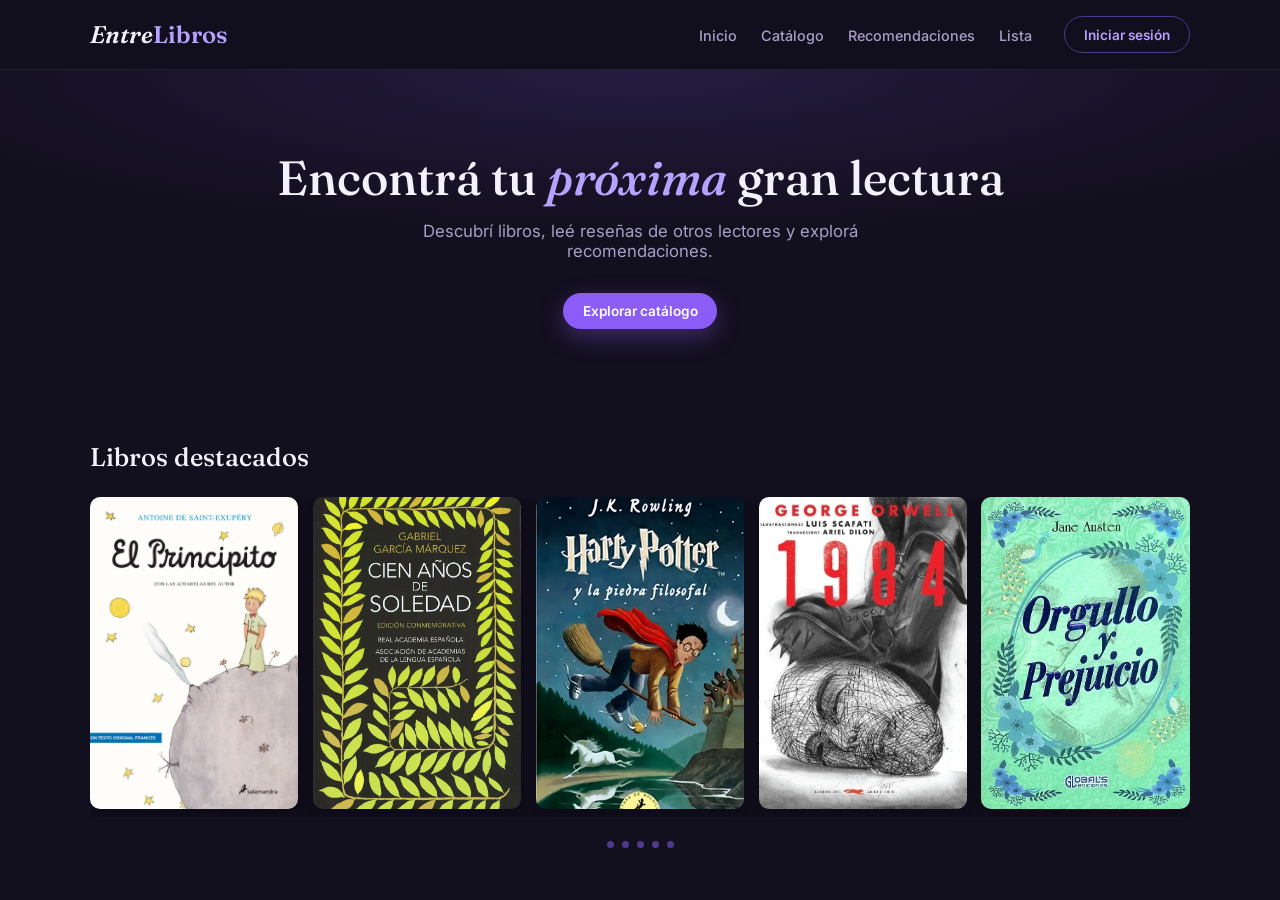
==== index.html @ 50f085e0 "codigo" ====
<!DOCTYPE html>
<html lang="es">
<head>
  <meta charset="UTF-8">
  <meta name="viewport" content="width=device-width, initial-scale=1.0">
  <title>Biblioteca | EntreLibros</title>
  <link rel="stylesheet" href="style.css">
</head>
<body>

  <header class="navbar">
    <div class="navbar__container">
      <a href="index.html" class="navbar__logo">Entre<span>Libros</span></a>
      <nav class="navbar__nav">
        <ul class="navbar__links">
          <li><a href="#inicio">Inicio</a></li>
          <li><a href="catalogo.html">Catálogo</a></li>
          <li><a href="#recomendaciones">Recomendaciones</a></li>
          <li><a href="#lista">Lista</a></li>
        </ul>
        <button class="btn btn--outline">Iniciar sesión</button>
      </nav>
    </div>
  </header>

  <section class="hero">
    <h1>Encontrá tu <span>próxima</span> gran lectura</h1>
    <p>Descubrí libros, leé reseñas de otros lectores y explorá recomendaciones.</p>
    <a href="catalogo.html" class="btn btn--primary">Explorar catálogo</a>
  </section>

  <section class="carrusel-section">
    <h2 class="carrusel-titulo">Libros destacados</h2>

    <div class="carrusel">
      <div class="carrusel__track">
        <article class="libro-card">
          <img src="img/el principito.png" alt="Portada de El Principito">
        </article>

        <article class="libro-card">
          <img src="img/cienaños.png" alt="Portada de Cien años de soledad">
        </article>

        <article class="libro-card">
          <img src="img/harrypotter.png" alt="Portada de Harry Potter y la piedra filosofal">
        </article>

        <article class="libro-card">
          <img src="img/1984.png" alt="Portada de 1984">
        </article>

        <article class="libro-card">
          <img src="img/orgulloyprejuicio.png" alt="Portada de Orgullo y prejuicio">
        </article>
      </div>
    </div>

    <div class="carrusel__nav">
      <a href="#libro1" class="carrusel__dot" aria-label="Ir a El Principito"></a>
      <a href="#libro2" class="carrusel__dot" aria-label="Ir a Cien años de soledad"></a>
      <a href="#libro3" class="carrusel__dot" aria-label="Ir a Harry Potter"></a>
      <a href="#libro4" class="carrusel__dot" aria-label="Ir a 1984"></a>
      <a href="#libro5" class="carrusel__dot" aria-label="Ir a Orgullo y prejuicio"></a>
    </div>
  </section>

</body>
</html>
---- style.css ----
@import url('https://fonts.googleapis.com/css2?family=Fraunces:ital,opsz,wght@0,9..144,500;0,9..144,600;1,9..144,500&family=Inter:wght@400;500;600;700&display=swap');

:root {
  --bg: #120f1e;
  --bg-elevated: #1a1530;
  --surface: #211a3c;
  --border: rgba(255, 255, 255, 0.08);

  --violet: #8b5cf6;
  --violet-soft: #b6a3ff;
  --violet-dim: #4c3a8c;

  --gold: #f2b705;

  --text: #f3f1fb;
  --text-muted: #a79fc7;

  --radius: 10px;
  --font-display: 'Fraunces', serif;
  --font-body: 'Inter', sans-serif;
}

* {
  margin: 0;
  padding: 0;
  box-sizing: border-box;
}

html {
  scrollbar-color: var(--violet-dim) var(--bg);
}

body {
  font-family: var(--font-body);
  background: var(--bg);
  color: var(--text);
  -webkit-font-smoothing: antialiased;
}

a {
  color: inherit;
}

/* ---------- Navbar ---------- */

.navbar {
  display: flex;
  justify-content: center;
  padding: 1rem 1.5rem;
  border-bottom: 1px solid var(--border);
  background: rgba(18, 15, 30, 0.85);
  backdrop-filter: blur(8px);
  position: sticky;
  top: 0;
  z-index: 50;
}

.navbar__container {
  display: flex;
  justify-content: space-between;
  align-items: center;
  width: 100%;
  max-width: 1100px;
  flex-wrap: wrap;
  row-gap: 0.7rem;
}

.navbar__logo {
  font-family: var(--font-display);
  font-size: 1.5rem;
  font-weight: 600;
  font-style: italic;
  text-decoration: none;
  color: var(--text);
}

.navbar__logo span {
  color: var(--violet-soft);
  font-style: normal;
}

.navbar__nav {
  display: flex;
  align-items: center;
  gap: 2rem;
}

.navbar__links {
  display: flex;
  list-style: none;
  gap: 1.5rem;
}

.navbar__links a {
  text-decoration: none;
  color: var(--text-muted);
  font-size: 0.9rem;
  font-weight: 500;
  transition: color 0.2s ease;
}

.navbar__links a:hover,
.navbar__links a.is-active {
  color: var(--text);
}

.btn {
  padding: 0.6rem 1.2rem;
  border-radius: 999px;
  border: none;
  cursor: pointer;
  font-weight: 600;
  font-size: 0.85rem;
  font-family: var(--font-body);
}

.btn--outline {
  background: none;
  border: 1px solid var(--violet-dim);
  color: var(--violet-soft);
  transition: border-color 0.2s ease, color 0.2s ease;
}

.btn--outline:hover {
  border-color: var(--violet-soft);
  color: var(--text);
}

.btn--primary {
  background: var(--violet);
  color: #fff;
  text-decoration: none;
  display: inline-block;
  box-shadow: 0 8px 24px rgba(139, 92, 246, 0.35);
  transition: transform 0.2s ease, box-shadow 0.2s ease;
}

.btn--primary:hover {
  transform: translateY(-2px);
  box-shadow: 0 12px 28px rgba(139, 92, 246, 0.45);
}

/* ---------- Hero ---------- */

.hero {
  text-align: center;
  padding: 5rem 1.5rem 4rem;
  background:
    radial-gradient(ellipse 60% 50% at 50% 0%, rgba(139, 92, 246, 0.16), transparent);
}

.hero h1 {
  font-family: var(--font-display);
  font-weight: 500;
  font-size: clamp(2rem, 6vw, 3rem);
  margin-bottom: 1rem;
  line-height: 1.15;
}

.hero h1 span {
  color: var(--violet-soft);
  font-style: italic;
}

.hero p {
  max-width: 480px;
  margin: 0 auto 2rem;
  color: var(--text-muted);
  font-size: 1.05rem;
}

/* ---------- Secciones de título ---------- */

.carrusel-section,
.catalogo-section {
  padding: 3rem 1.5rem;
}

.carrusel-titulo {
  font-family: var(--font-display);
  font-weight: 500;
  font-size: 1.6rem;
  margin-bottom: 1.5rem;
  max-width: 1100px;
  margin-left: auto;
  margin-right: auto;
}

/* ---------- Carrusel (portada + overlay al hover) ---------- */

.carrusel__track {
  display: grid;
  grid-auto-flow: column;
  grid-auto-columns: calc(50% - 0.4rem);
  gap: 0.9rem;
  overflow-x: auto;
  scroll-snap-type: x mandatory;
  scroll-behavior: smooth;
  max-width: 1100px;
  margin: 0 auto;
  padding-bottom: 0.5rem;
}

@media (min-width: 601px) {
  .carrusel__track { grid-auto-columns: calc(33.333% - 0.6rem); }
}
@media (min-width: 993px) {
  .carrusel__track { grid-auto-columns: calc(20% - 0.72rem); }
}

.libro-card {
  position: relative;
  scroll-snap-align: start;
  border-radius: var(--radius);
  overflow: hidden;
  background: var(--surface);
  box-shadow: 0 6px 18px rgba(0, 0, 0, 0.35);
  transition: transform 0.25s ease;
}

.libro-card:hover {
  transform: translateY(-4px);
}

.libro-card img {
  width: 100%;
  aspect-ratio: 2 / 3;
  object-fit: cover;
  display: block;
}

.carrusel__nav {
  display: flex;
  justify-content: center;
  gap: 0.5rem;
  margin-top: 1.5rem;
}

.carrusel__dot {
  width: 7px;
  height: 7px;
  border-radius: 50%;
  background: var(--violet-dim);
  transition: background 0.2s ease;
}

.carrusel__dot:hover {
  background: var(--violet-soft);
}

/* ---------- Catálogo: grid de portadas, estilo Letterboxd ---------- */

.catalogo-grid {
  display: grid;
  grid-template-columns: repeat(2, 1fr);
  gap: 0.9rem;
  max-width: 1100px;
  margin: 0 auto;
}

@media (min-width: 480px) {
  .catalogo-grid { grid-template-columns: repeat(3, 1fr); }
}
@media (min-width: 700px) {
  .catalogo-grid { grid-template-columns: repeat(4, 1fr); }
}
@media (min-width: 900px) {
  .catalogo-grid { grid-template-columns: repeat(5, 1fr); }
}

.catalogo-card {
  position: relative;
  display: block;
  border-radius: var(--radius);
  overflow: hidden;
  background: var(--surface);
  box-shadow: 0 6px 18px rgba(0, 0, 0, 0.35);
  text-decoration: none;
  color: inherit;
  transition: transform 0.25s ease, box-shadow 0.25s ease;
}

.catalogo-card:hover,
.catalogo-card:focus-visible {
  transform: translateY(-4px);
  box-shadow: 0 12px 26px rgba(0, 0, 0, 0.45);
}

.catalogo-card img {
  width: 100%;
  aspect-ratio: 2 / 3;
  object-fit: cover;
  display: block;
}

/* Overlay con título: oculto por defecto (solo portada, como Letterboxd),
   aparece con hover/focus en pantallas que soportan hover (desktop).
   En touch queda oculto y se accede al detalle tocando la portada. */
.catalogo-card__overlay {
  position: absolute;
  inset: 0;
  display: flex;
  flex-direction: column;
  justify-content: flex-end;
  padding: 0.7rem;
  background: linear-gradient(to top, rgba(10, 8, 20, 0.92) 0%, rgba(10, 8, 20, 0.35) 55%, transparent 100%);
  opacity: 0;
  transition: opacity 0.2s ease;
}

@media (hover: hover) {
  .catalogo-card:hover .catalogo-card__overlay,
  .catalogo-card:focus-visible .catalogo-card__overlay {
    opacity: 1;
  }
}

.catalogo-card__overlay h3 {
  font-family: var(--font-display);
  font-size: 0.9rem;
  font-weight: 600;
  line-height: 1.2;
  margin-bottom: 0.2rem;
}

.catalogo-card__estrellas {
  color: var(--gold);
  font-size: 0.72rem;
}

/* ---------- Modal ficha de libro ---------- */

.modal-libro {
  display: none;
  position: fixed;
  inset: 0;
  z-index: 100;
  align-items: center;
  justify-content: center;
  padding: 1.2rem;
}

.modal-libro:target {
  display: flex;
}

.modal-libro__overlay {
  position: absolute;
  inset: 0;
  background: rgba(5, 4, 12, 0.75);
  backdrop-filter: blur(2px);
}

.modal-libro__content {
  position: relative;
  background: var(--bg-elevated);
  border: 1px solid var(--border);
  border-radius: 16px;
  max-width: 600px;
  width: 100%;
  max-height: 85vh;
  overflow-y: auto;
  padding: 2rem;
  box-shadow: 0 20px 50px rgba(0, 0, 0, 0.5);
  display: flex;
  gap: 1.5rem;
  z-index: 1;
}

.modal-libro__content img {
  width: 150px;
  aspect-ratio: 2 / 3;
  object-fit: cover;
  border-radius: 10px;
  flex-shrink: 0;
  box-shadow: 0 8px 20px rgba(0, 0, 0, 0.4);
}

.modal__close {
  position: absolute;
  top: 0.9rem;
  right: 1.1rem;
  font-size: 1.6rem;
  color: var(--text-muted);
  text-decoration: none;
  line-height: 1;
  transition: color 0.2s ease;
}

.modal__close:hover {
  color: var(--text);
}

.modal__info h3 {
  font-family: var(--font-display);
  font-size: 1.3rem;
  font-weight: 600;
  margin-bottom: 0.3rem;
}

.modal__info p {
  font-size: 0.88rem;
  color: var(--text-muted);
  margin-bottom: 0.25rem;
}

.modal__sinopsis {
  margin-top: 0.9rem;
  color: var(--text) !important;
  line-height: 1.55;
  font-size: 0.92rem !important;
}

.modal__dato {
  margin-top: 0.7rem;
  font-style: italic;
  color: var(--violet-soft) !important;
}

.modal__estrellas {
  color: var(--gold);
  font-size: 0.95rem;
  margin-top: 0.4rem;
}

@media (max-width: 500px) {
  .modal-libro__content {
    flex-direction: column;
    padding: 1.5rem;
  }
  .modal-libro__content img {
    width: 120px;
  }
}

@media (max-width: 640px) {
  .navbar {
    padding: 0.9rem 1.2rem;
  }
  .navbar__logo {
    font-size: 1.25rem;
  }
  .navbar__nav {
    width: 100%;
    justify-content: space-between;
    gap: 0.8rem;
  }
  .navbar__links {
    gap: 0.9rem;
    font-size: 0.8rem;
  }
  .navbar__links a {
    font-size: 0.8rem;
  }
  .btn--outline {
    padding: 0.5rem 0.9rem;
    font-size: 0.78rem;
    white-space: nowrap;
  }
}
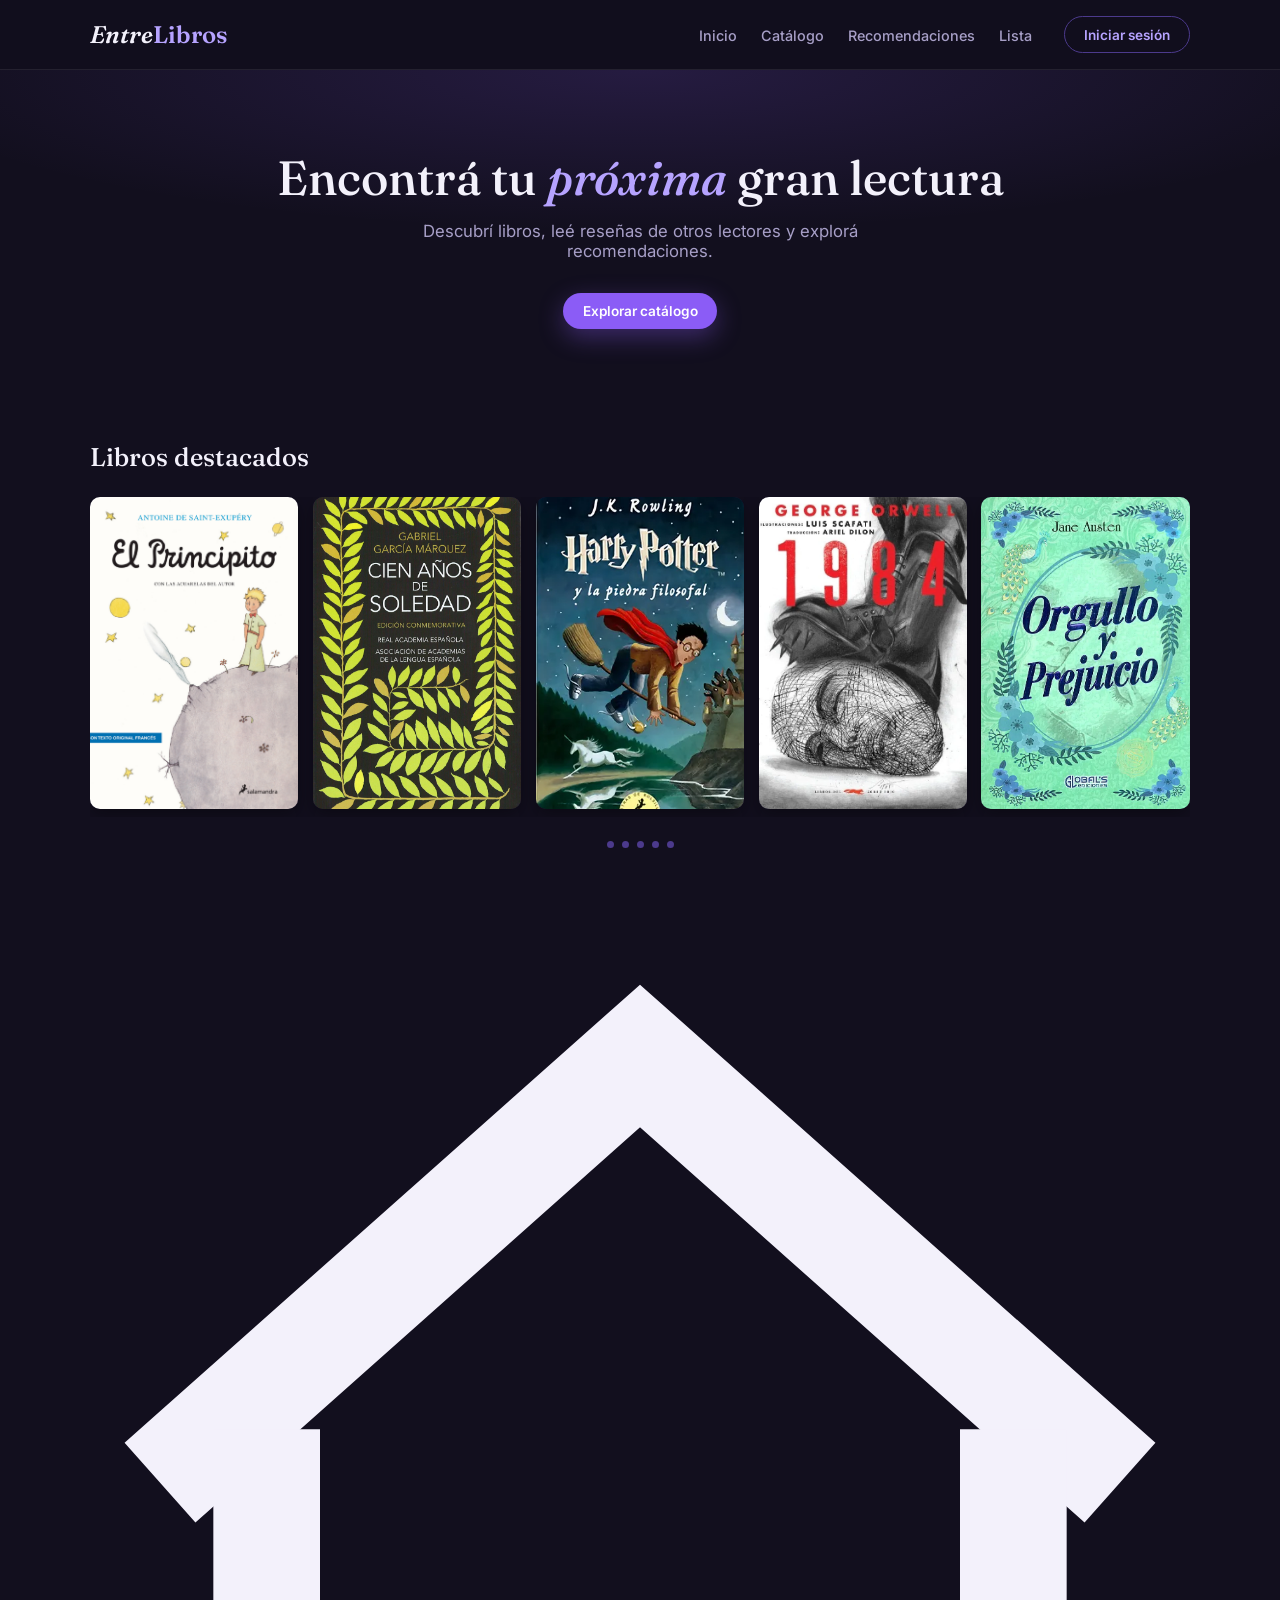
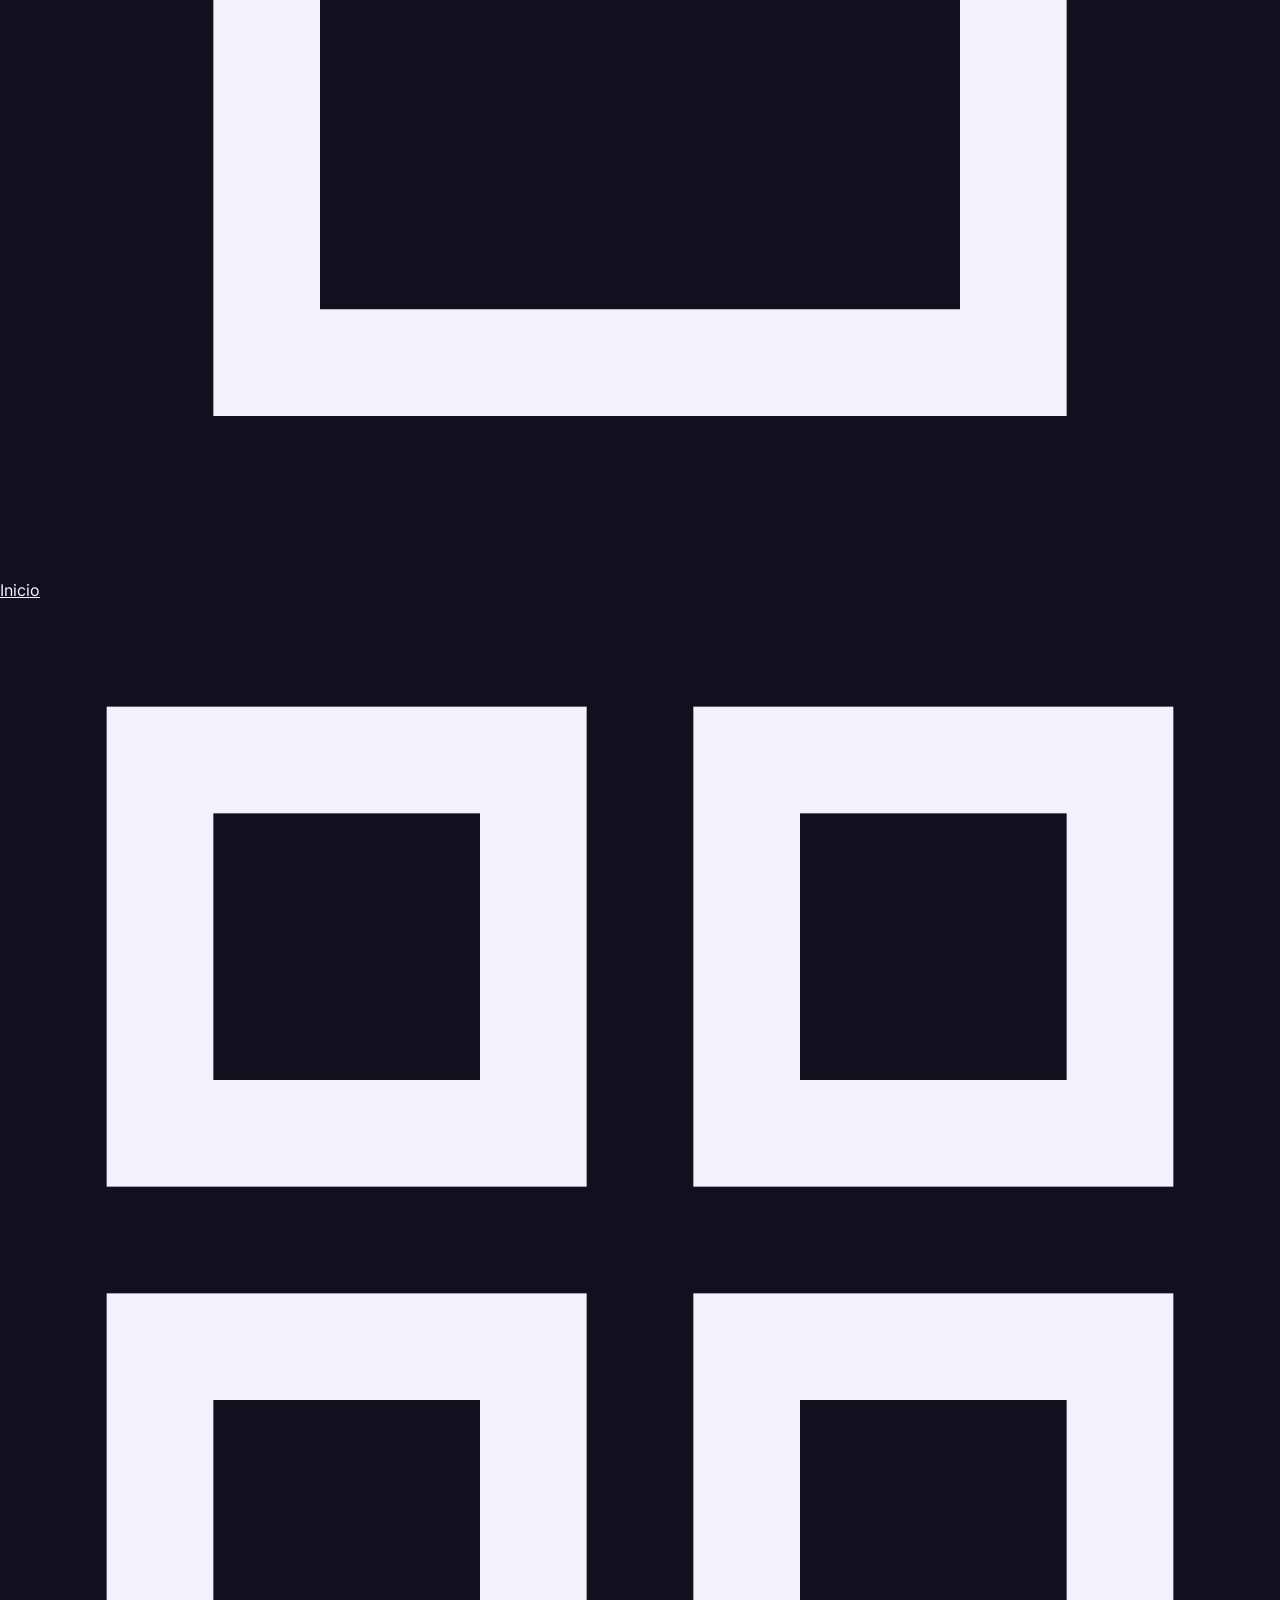
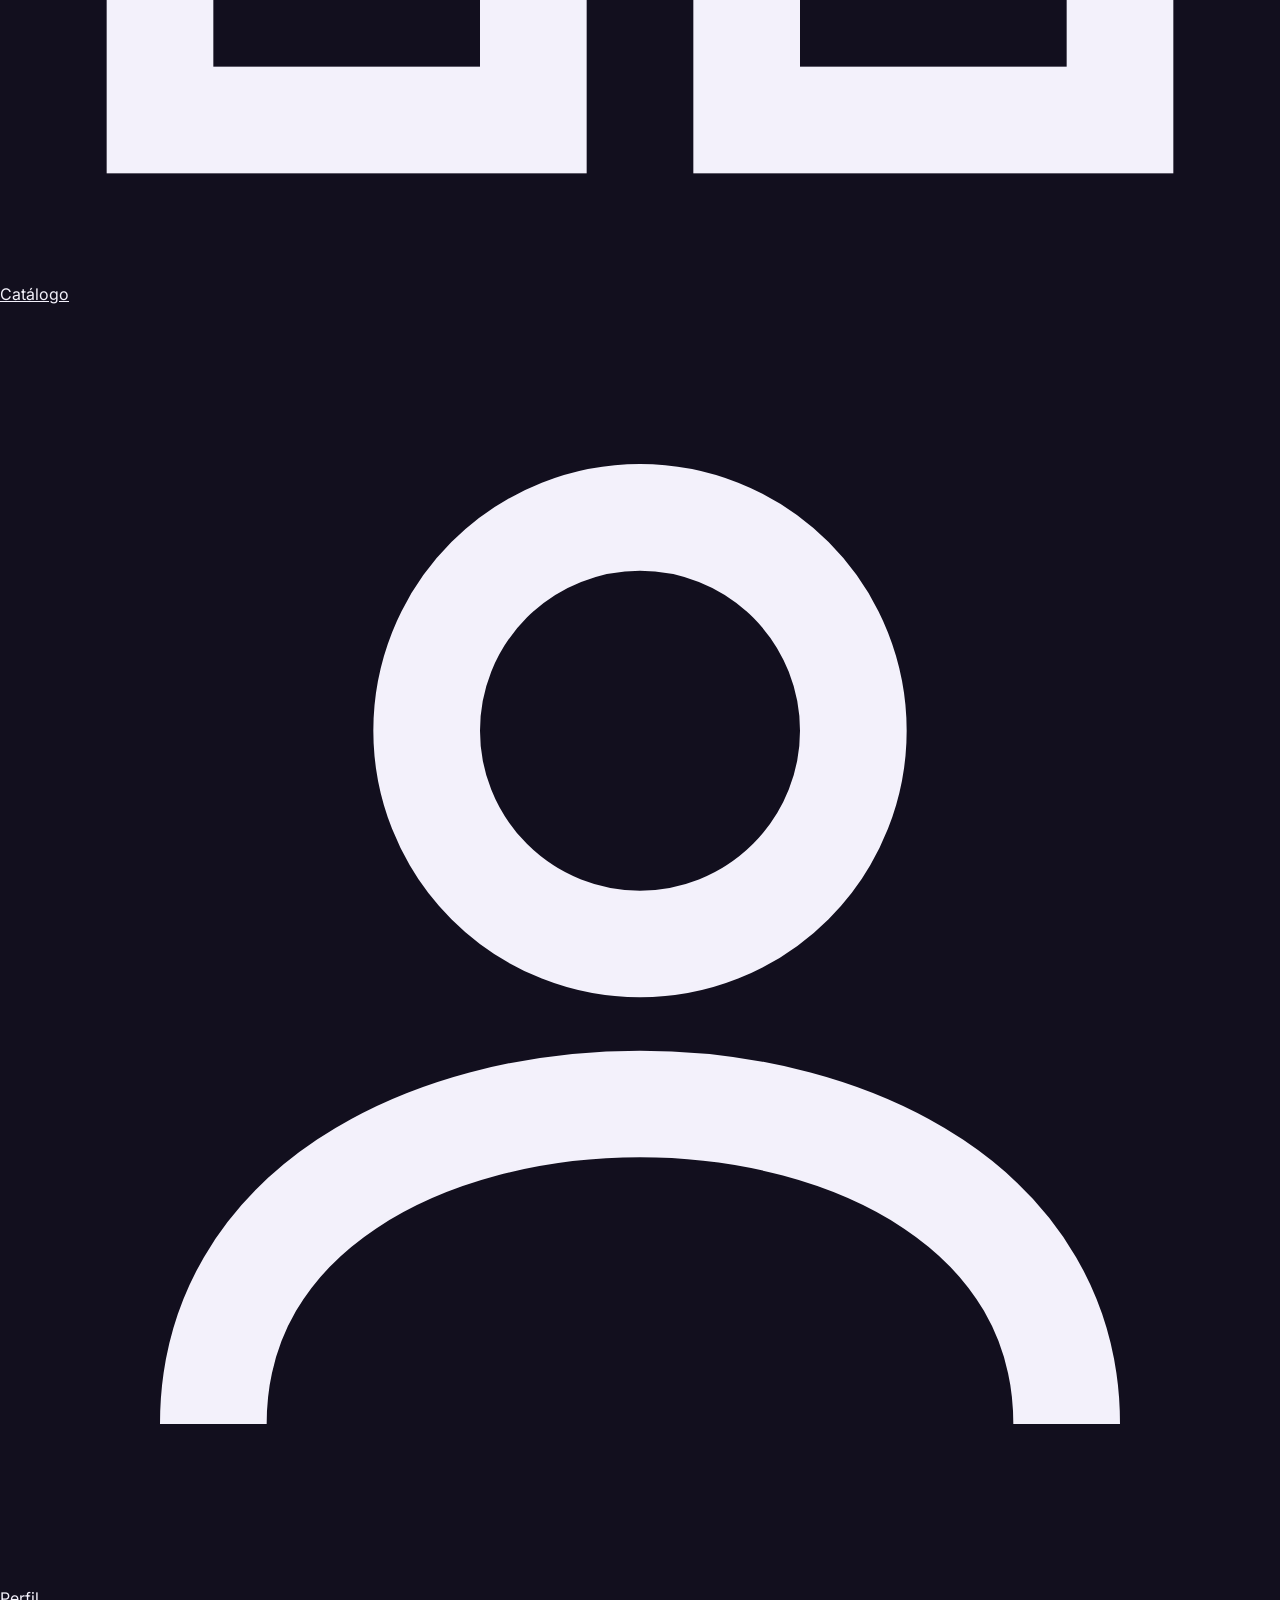
==== commit a2bd3c65: "nueva barra" ====
--- a/index.html
+++ b/index.html
@@ -64,6 +64,19 @@
       <a href="#libro5" class="carrusel__dot" aria-label="Ir a Orgullo y prejuicio"></a>
     </div>
   </section>
-
+<nav class="tabbar">
+  <a href="index.html" class="tabbar__item is-active">
+    <svg viewBox="0 0 24 24" fill="none" stroke="currentColor" stroke-width="2"><path d="M3 11l9-8 9 8"/><path d="M5 10v10h14V10"/></svg>
+    <span>Inicio</span>
+  </a>
+  <a href="catalogo.html" class="tabbar__item">
+    <svg viewBox="0 0 24 24" fill="none" stroke="currentColor" stroke-width="2"><rect x="3" y="3" width="7" height="7"/><rect x="14" y="3" width="7" height="7"/><rect x="3" y="14" width="7" height="7"/><rect x="14" y="14" width="7" height="7"/></svg>
+    <span>Catálogo</span>
+  </a>
+  <a href="perfil.html" class="tabbar__item">
+    <svg viewBox="0 0 24 24" fill="none" stroke="currentColor" stroke-width="2"><circle cx="12" cy="8" r="4"/><path d="M4 21c0-4 4-6 8-6s8 2 8 6"/></svg>
+    <span>Perfil</span>
+  </a>
+</nav>
 </body>
 </html>
--- a/style.css
+++ b/style.css
@@ -269,167 +269,279 @@
 }
 
 .catalogo-card {
-  position: relative;
   display: block;
   border-radius: var(--radius);
   overflow: hidden;
   background: var(--surface);
+  border: 1px solid var(--border);
   box-shadow: 0 6px 18px rgba(0, 0, 0, 0.35);
   text-decoration: none;
   color: inherit;
-  transition: transform 0.25s ease, box-shadow 0.25s ease;
+  transition: transform 0.25s ease, box-shadow 0.25s ease, border-color 0.25s ease;
 }
 
 .catalogo-card:hover,
 .catalogo-card:focus-visible {
-  transform: translateY(-4px);
-  box-shadow: 0 12px 26px rgba(0, 0, 0, 0.45);
-}
-
-.catalogo-card img {
+  transform: translateY(-5px);
+  box-shadow: 0 16px 32px rgba(0, 0, 0, 0.5);
+  border-color: var(--violet-dim);
+}
+
+.catalogo-card__portada {
+  overflow: hidden;
+}
+
+.catalogo-card__portada img {
   width: 100%;
   aspect-ratio: 2 / 3;
   object-fit: cover;
   display: block;
-}
-
-/* Overlay con título: oculto por defecto (solo portada, como Letterboxd),
-   aparece con hover/focus en pantallas que soportan hover (desktop).
-   En touch queda oculto y se accede al detalle tocando la portada. */
-.catalogo-card__overlay {
+  transition: transform 0.4s ease;
+}
+
+.catalogo-card:hover .catalogo-card__portada img,
+.catalogo-card:focus-visible .catalogo-card__portada img {
+  transform: scale(1.05);
+}
+
+.catalogo-card__info {
+  padding: 0.7rem 0.8rem 0.85rem;
+}
+
+.catalogo-card__info h3 {
+  font-family: var(--font-display);
+  font-size: 0.92rem;
+  font-weight: 600;
+  line-height: 1.25;
+  margin-bottom: 0.2rem;
+  display: -webkit-box;
+  -webkit-line-clamp: 2;
+  -webkit-box-orient: vertical;
+  overflow: hidden;
+}
+
+.catalogo-card__autor {
+  font-size: 0.76rem;
+  color: var(--text-muted);
+  margin-bottom: 0.5rem;
+  white-space: nowrap;
+  overflow: hidden;
+  text-overflow: ellipsis;
+}
+
+.catalogo-card__meta {
+  display: flex;
+  align-items: center;
+  justify-content: space-between;
+  gap: 0.4rem;
+}
+
+.catalogo-card__genero {
+  font-size: 0.68rem;
+  font-weight: 600;
+  letter-spacing: 0.02em;
+  text-transform: uppercase;
+  color: var(--violet-soft);
+  background: rgba(139, 92, 246, 0.14);
+  padding: 0.2rem 0.5rem;
+  border-radius: 999px;
+  white-space: nowrap;
+  overflow: hidden;
+  text-overflow: ellipsis;
+}
+
+.catalogo-card__estrellas {
+  color: var(--gold);
+  font-size: 0.78rem;
+  font-weight: 600;
+  flex-shrink: 0;
+}
+
+/* ---------- Página de detalle del libro ---------- */
+
+.ficha-hero {
+  position: relative;
+  padding: 3rem 1.5rem 2.5rem;
+  overflow: hidden;
+}
+
+.ficha-hero::before {
+  content: "";
   position: absolute;
   inset: 0;
-  display: flex;
-  flex-direction: column;
-  justify-content: flex-end;
-  padding: 0.7rem;
-  background: linear-gradient(to top, rgba(10, 8, 20, 0.92) 0%, rgba(10, 8, 20, 0.35) 55%, transparent 100%);
-  opacity: 0;
-  transition: opacity 0.2s ease;
-}
-
-@media (hover: hover) {
-  .catalogo-card:hover .catalogo-card__overlay,
-  .catalogo-card:focus-visible .catalogo-card__overlay {
-    opacity: 1;
-  }
-}
-
-.catalogo-card__overlay h3 {
-  font-family: var(--font-display);
-  font-size: 0.9rem;
-  font-weight: 600;
-  line-height: 1.2;
-  margin-bottom: 0.2rem;
-}
-
-.catalogo-card__estrellas {
-  color: var(--gold);
-  font-size: 0.72rem;
-}
-
-/* ---------- Modal ficha de libro ---------- */
-
-.modal-libro {
-  display: none;
-  position: fixed;
-  inset: 0;
-  z-index: 100;
-  align-items: center;
-  justify-content: center;
-  padding: 1.2rem;
-}
-
-.modal-libro:target {
-  display: flex;
-}
-
-.modal-libro__overlay {
+  background: var(--backdrop) center 25% / cover no-repeat;
+  filter: blur(28px) saturate(1.2) brightness(0.55);
+  transform: scale(1.15);
+}
+
+.ficha-hero__scrim {
   position: absolute;
   inset: 0;
-  background: rgba(5, 4, 12, 0.75);
-  backdrop-filter: blur(2px);
-}
-
-.modal-libro__content {
+  background:
+    linear-gradient(180deg, rgba(18, 15, 30, 0.55) 0%, rgba(18, 15, 30, 0.88) 75%, var(--bg) 100%);
+}
+
+.ficha-hero__content {
   position: relative;
-  background: var(--bg-elevated);
-  border: 1px solid var(--border);
-  border-radius: 16px;
-  max-width: 600px;
-  width: 100%;
-  max-height: 85vh;
-  overflow-y: auto;
-  padding: 2rem;
-  box-shadow: 0 20px 50px rgba(0, 0, 0, 0.5);
-  display: flex;
-  gap: 1.5rem;
   z-index: 1;
-}
-
-.modal-libro__content img {
-  width: 150px;
+  max-width: 1000px;
+  margin: 0 auto;
+  display: flex;
+  gap: 2.2rem;
+  align-items: flex-end;
+}
+
+.ficha-hero__portada {
+  width: 220px;
+  flex-shrink: 0;
   aspect-ratio: 2 / 3;
   object-fit: cover;
+  border-radius: 12px;
+  box-shadow: 0 20px 45px rgba(0, 0, 0, 0.55);
+  border: 1px solid rgba(255, 255, 255, 0.1);
+}
+
+.ficha-hero__datos {
+  padding-bottom: 0.3rem;
+}
+
+.ficha__volver {
+  display: inline-block;
+  font-size: 0.85rem;
+  color: var(--text-muted);
+  text-decoration: none;
+  margin-bottom: 1.1rem;
+  transition: color 0.2s ease;
+}
+
+.ficha__volver:hover {
+  color: var(--violet-soft);
+}
+
+.ficha-hero__datos h1 {
+  font-family: var(--font-display);
+  font-weight: 600;
+  font-size: clamp(1.7rem, 4vw, 2.6rem);
+  line-height: 1.15;
+  margin-bottom: 0.4rem;
+}
+
+.ficha-hero__autor {
+  color: var(--text-muted);
+  font-size: 1rem;
+  margin-bottom: 0.7rem;
+}
+
+.ficha-hero__estrellas {
+  color: var(--gold);
+  font-size: 1.05rem;
+  font-weight: 600;
+  margin-bottom: 0.9rem;
+}
+
+.ficha-hero__estrellas span {
+  color: var(--text-muted);
+  font-size: 0.85rem;
+  font-weight: 400;
+  margin-left: 0.3rem;
+}
+
+.ficha-hero__tags {
+  display: flex;
+  flex-wrap: wrap;
+  gap: 0.5rem;
+}
+
+.tag {
+  font-size: 0.78rem;
+  font-weight: 600;
+  letter-spacing: 0.02em;
+  color: var(--violet-soft);
+  background: rgba(139, 92, 246, 0.16);
+  border: 1px solid rgba(139, 92, 246, 0.3);
+  padding: 0.3rem 0.7rem;
+  border-radius: 999px;
+}
+
+.ficha-cuerpo {
+  max-width: 1000px;
+  margin: 0 auto;
+  padding: 0 1.5rem 4rem;
+  display: grid;
+  grid-template-columns: 2fr 1fr;
+  gap: 2rem;
+}
+
+.ficha-cuerpo__col h2 {
+  font-family: var(--font-display);
+  font-size: 1.3rem;
+  font-weight: 600;
+  margin-bottom: 0.8rem;
+}
+
+.ficha-cuerpo__col p {
+  color: var(--text);
+  line-height: 1.7;
+  font-size: 0.98rem;
+}
+
+.ficha-cuerpo__dato {
+  background: var(--surface);
+  border: 1px solid var(--border);
+  border-left: 3px solid var(--violet);
   border-radius: 10px;
-  flex-shrink: 0;
-  box-shadow: 0 8px 20px rgba(0, 0, 0, 0.4);
-}
-
-.modal__close {
-  position: absolute;
-  top: 0.9rem;
-  right: 1.1rem;
+  padding: 1.2rem 1.3rem;
+  align-self: start;
+}
+
+.ficha-cuerpo__dato h3 {
+  font-family: var(--font-display);
+  font-size: 1rem;
+  font-weight: 600;
+  margin-bottom: 0.5rem;
+  color: var(--violet-soft);
+}
+
+.ficha-cuerpo__dato p {
+  font-size: 0.9rem;
+  color: var(--text-muted);
+  line-height: 1.6;
+  font-style: italic;
+}
+
+.ficha-error {
+  max-width: 500px;
+  margin: 4rem auto;
+  padding: 0 1.5rem;
+  text-align: center;
+}
+
+.ficha-error h1 {
+  font-family: var(--font-display);
   font-size: 1.6rem;
-  color: var(--text-muted);
-  text-decoration: none;
-  line-height: 1;
-  transition: color 0.2s ease;
-}
-
-.modal__close:hover {
-  color: var(--text);
-}
-
-.modal__info h3 {
-  font-family: var(--font-display);
-  font-size: 1.3rem;
-  font-weight: 600;
-  margin-bottom: 0.3rem;
-}
-
-.modal__info p {
-  font-size: 0.88rem;
-  color: var(--text-muted);
-  margin-bottom: 0.25rem;
-}
-
-.modal__sinopsis {
-  margin-top: 0.9rem;
-  color: var(--text) !important;
-  line-height: 1.55;
-  font-size: 0.92rem !important;
-}
-
-.modal__dato {
-  margin-top: 0.7rem;
-  font-style: italic;
-  color: var(--violet-soft) !important;
-}
-
-.modal__estrellas {
-  color: var(--gold);
-  font-size: 0.95rem;
-  margin-top: 0.4rem;
-}
-
-@media (max-width: 500px) {
-  .modal-libro__content {
+  margin-bottom: 0.6rem;
+}
+
+.ficha-error p {
+  color: var(--text-muted);
+  margin-bottom: 1.5rem;
+}
+
+@media (max-width: 640px) {
+  .ficha-hero__content {
     flex-direction: column;
-    padding: 1.5rem;
-  }
-  .modal-libro__content img {
-    width: 120px;
+    align-items: center;
+    text-align: center;
+    gap: 1.2rem;
+  }
+  .ficha-hero__portada {
+    width: 160px;
+  }
+  .ficha-hero__tags {
+    justify-content: center;
+  }
+  .ficha-cuerpo {
+    grid-template-columns: 1fr;
   }
 }
 
@@ -457,4 +569,4 @@
     font-size: 0.78rem;
     white-space: nowrap;
   }
-}
+}
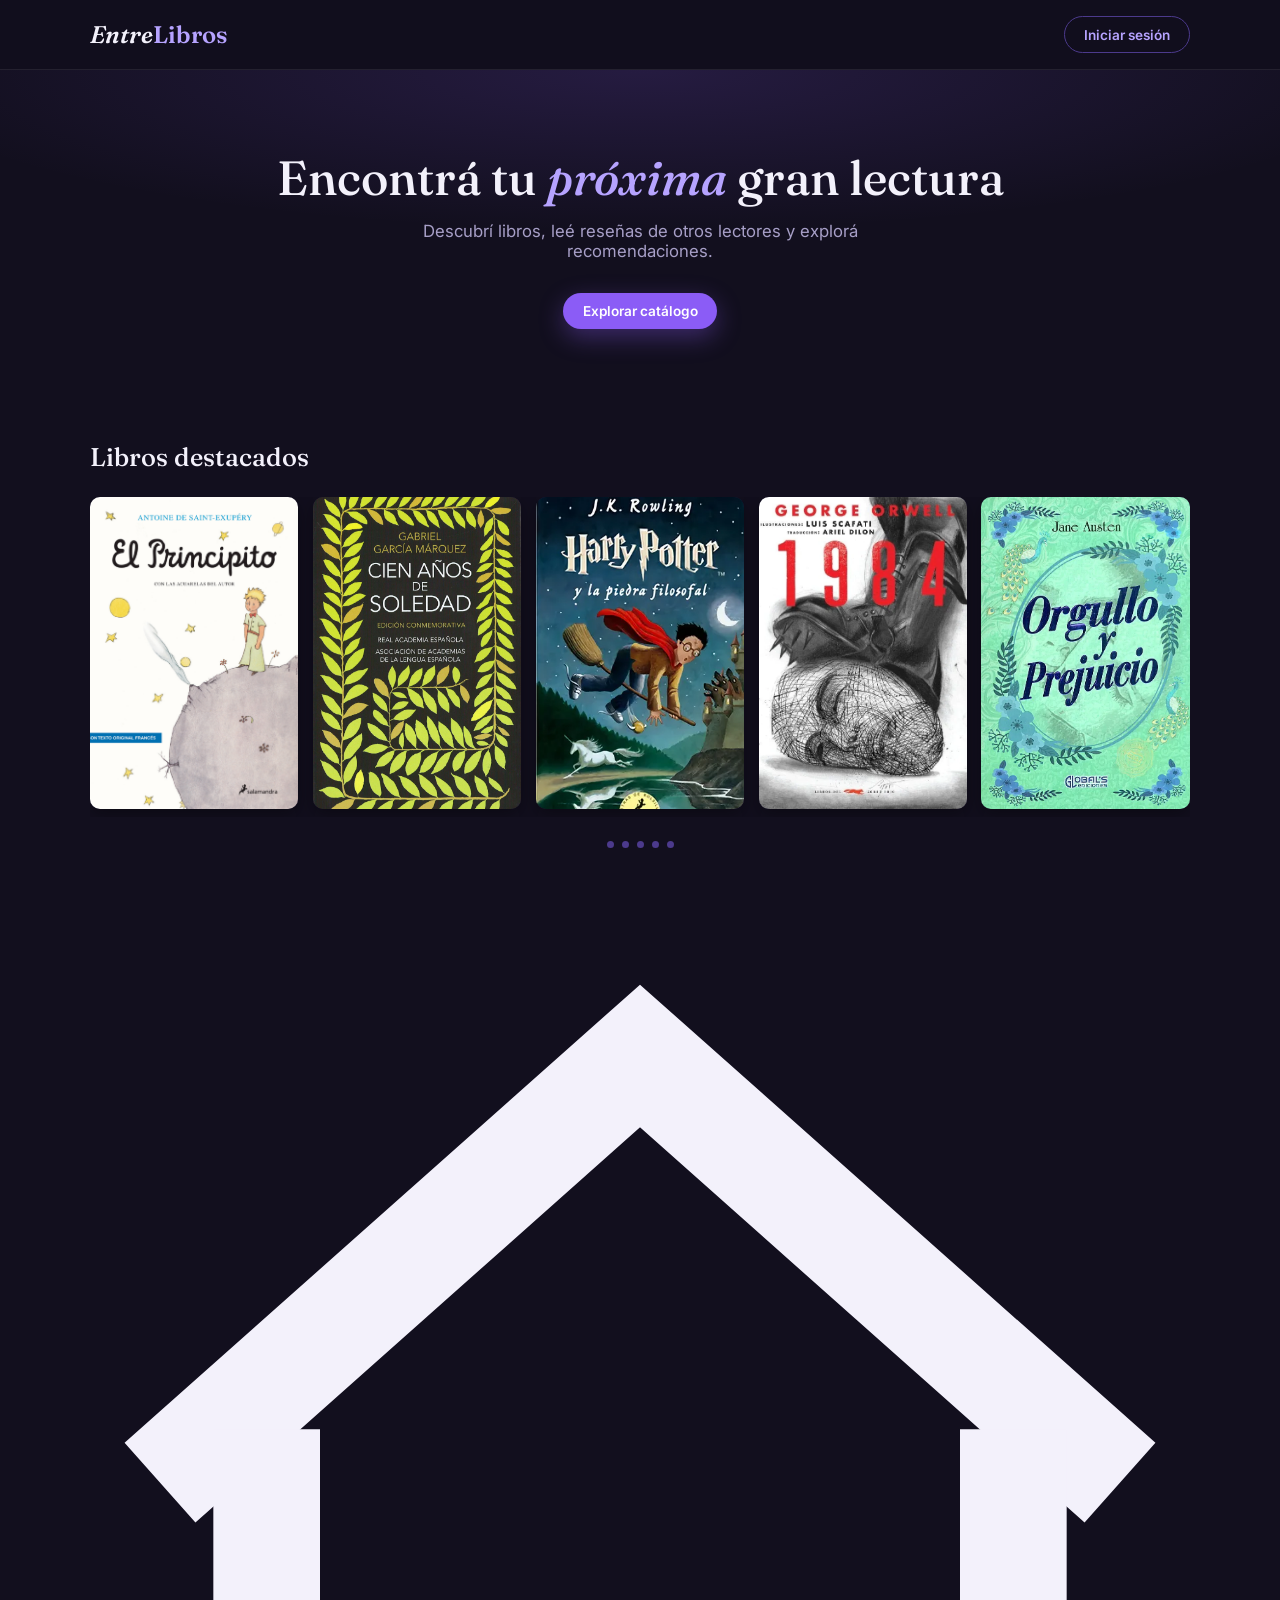
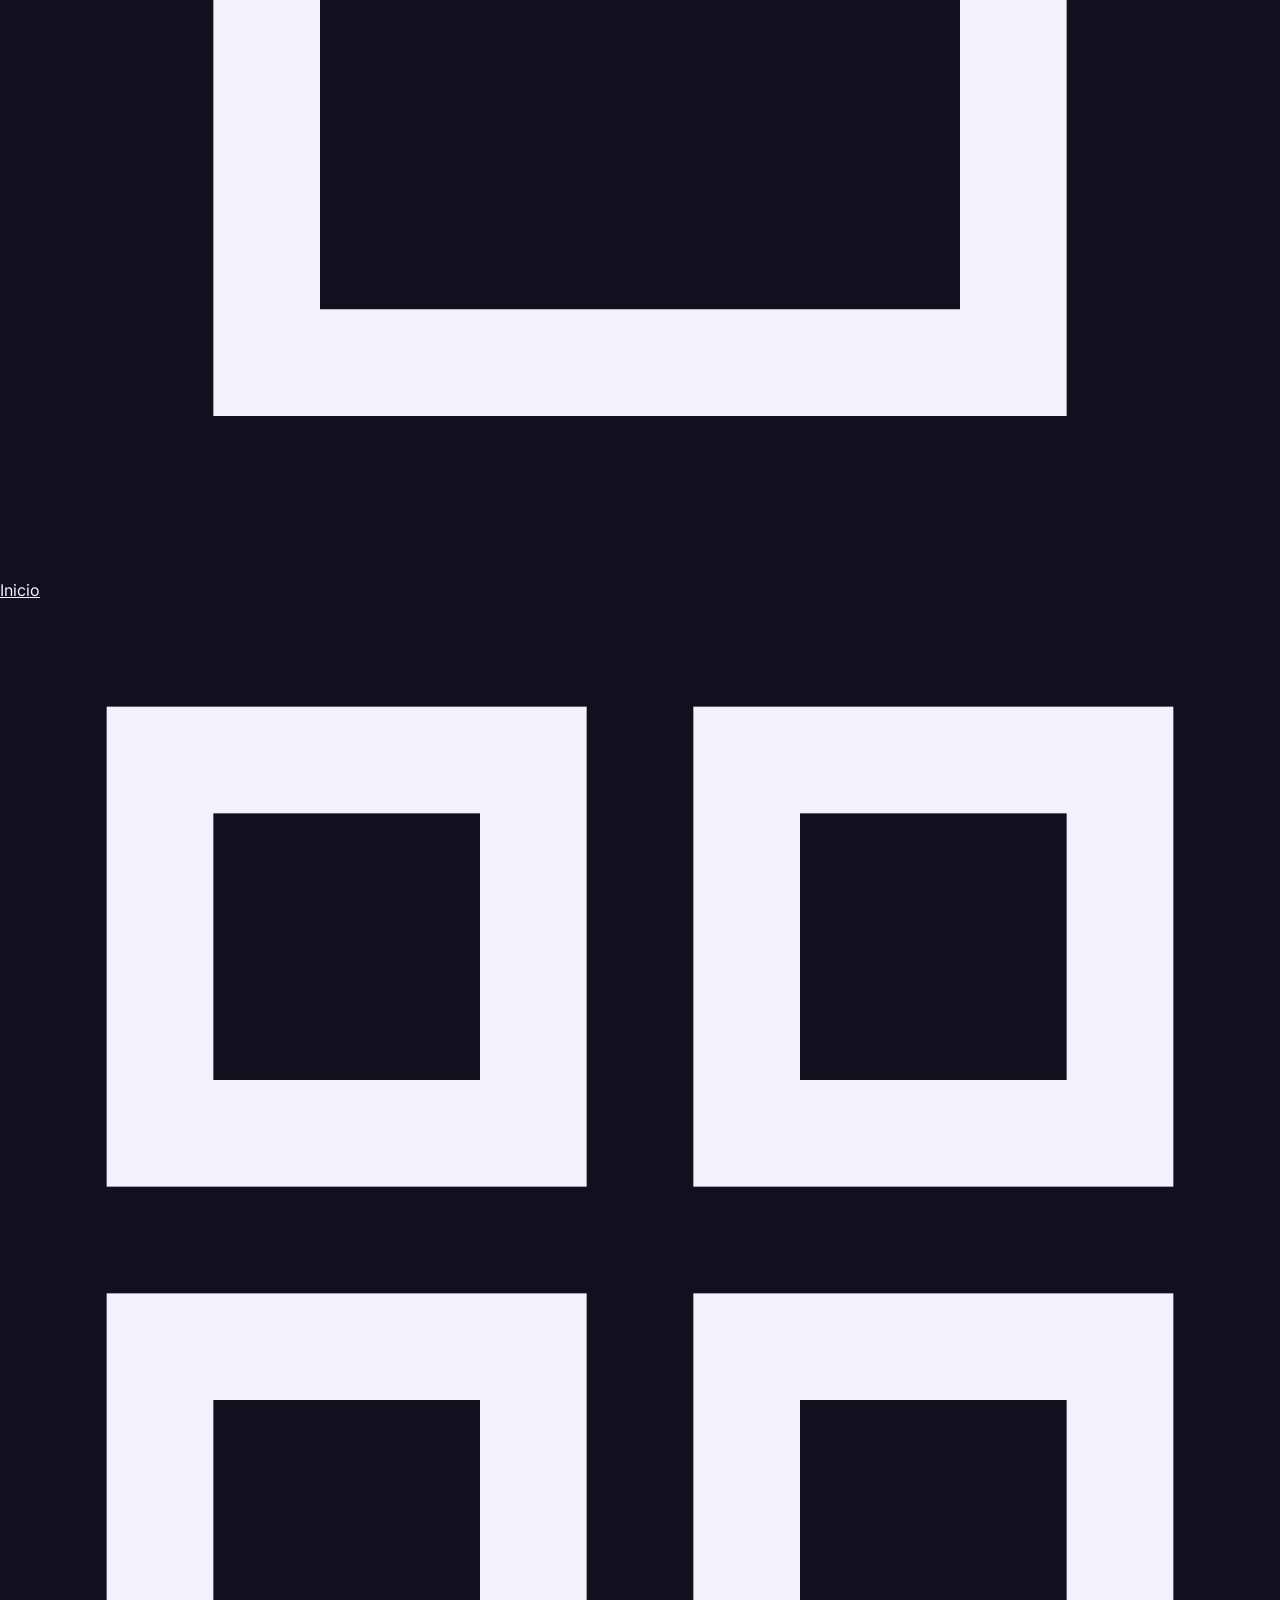
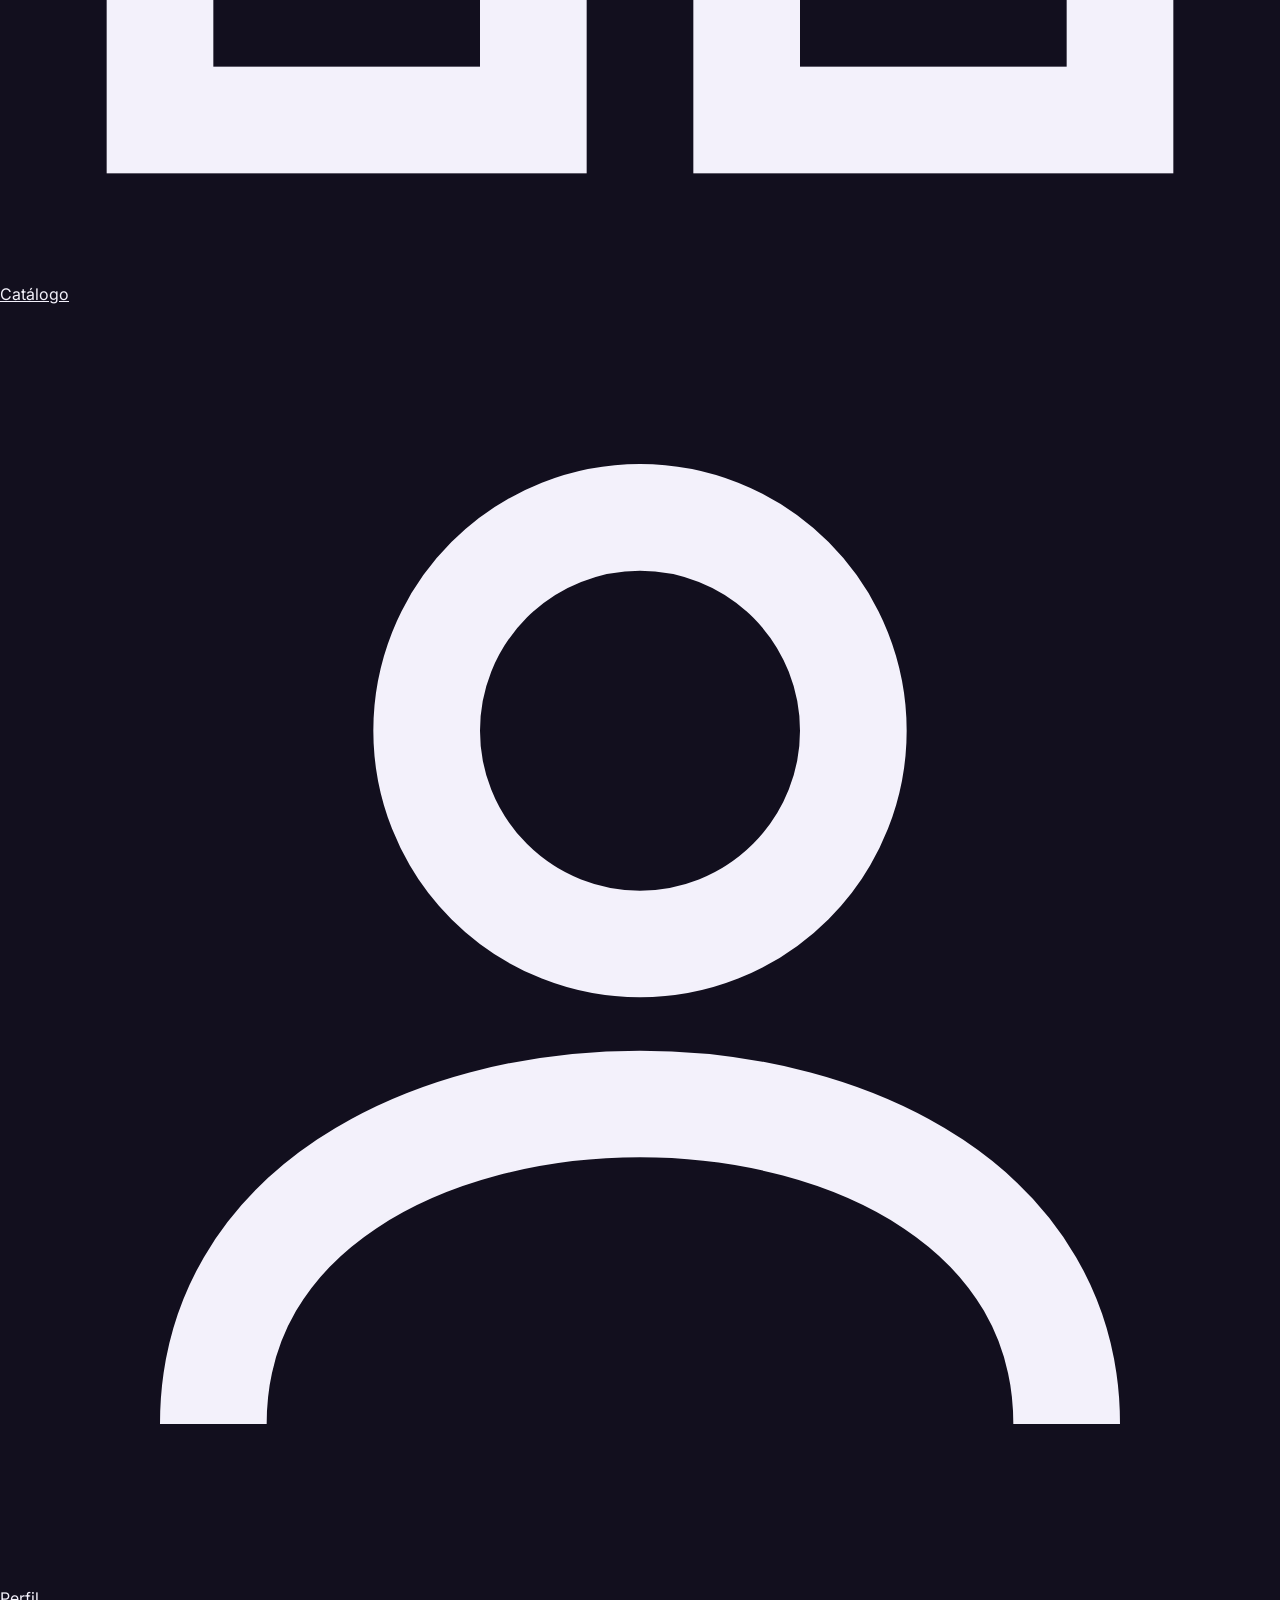
==== commit 0ade7bdb: "header actualizado" ====
--- a/index.html
+++ b/index.html
@@ -8,20 +8,12 @@
 </head>
 <body>
 
-  <header class="navbar">
-    <div class="navbar__container">
-      <a href="index.html" class="navbar__logo">Entre<span>Libros</span></a>
-      <nav class="navbar__nav">
-        <ul class="navbar__links">
-          <li><a href="#inicio">Inicio</a></li>
-          <li><a href="catalogo.html">Catálogo</a></li>
-          <li><a href="#recomendaciones">Recomendaciones</a></li>
-          <li><a href="#lista">Lista</a></li>
-        </ul>
-        <button class="btn btn--outline">Iniciar sesión</button>
-      </nav>
-    </div>
-  </header>
+<header class="navbar">
+  <div class="navbar__container">
+    <a href="index.html" class="navbar__logo">Entre<span>Libros</span></a>
+    <button class="btn btn--outline">Iniciar sesión</button>
+  </div>
+</header>
 
   <section class="hero">
     <h1>Encontrá tu <span>próxima</span> gran lectura</h1>
--- a/style.css
+++ b/style.css
@@ -569,4 +569,46 @@
     font-size: 0.78rem;
     white-space: nowrap;
   }
+
+  /* ---------- Barra de navegación inferior (tabbar) ---------- */
+
+.tabbar {
+  position: fixed;
+  bottom: 0;
+  left: 0;
+  right: 0;
+  z-index: 50;
+  display: flex;
+  justify-content: space-around;
+  background: var(--bg-elevated);
+  border-top: 1px solid var(--border);
+  padding: 0.5rem 0 calc(0.5rem + env(safe-area-inset-bottom));
+}
+
+.tabbar__item {
+  display: flex;
+  flex-direction: column;
+  align-items: center;
+  gap: 0.2rem;
+  text-decoration: none;
+  color: var(--text-muted);
+  font-size: 0.68rem;
+  font-weight: 500;
+  flex: 1;
+  transition: color 0.2s ease;
+}
+
+.tabbar__item svg {
+  width: 22px;
+  height: 22px;
+}
+
+.tabbar__item.is-active {
+  color: var(--violet-soft);
+}
+
+/* Deja espacio abajo para que la tabbar no tape contenido */
+body {
+  padding-bottom: 4.2rem;
+}
 }
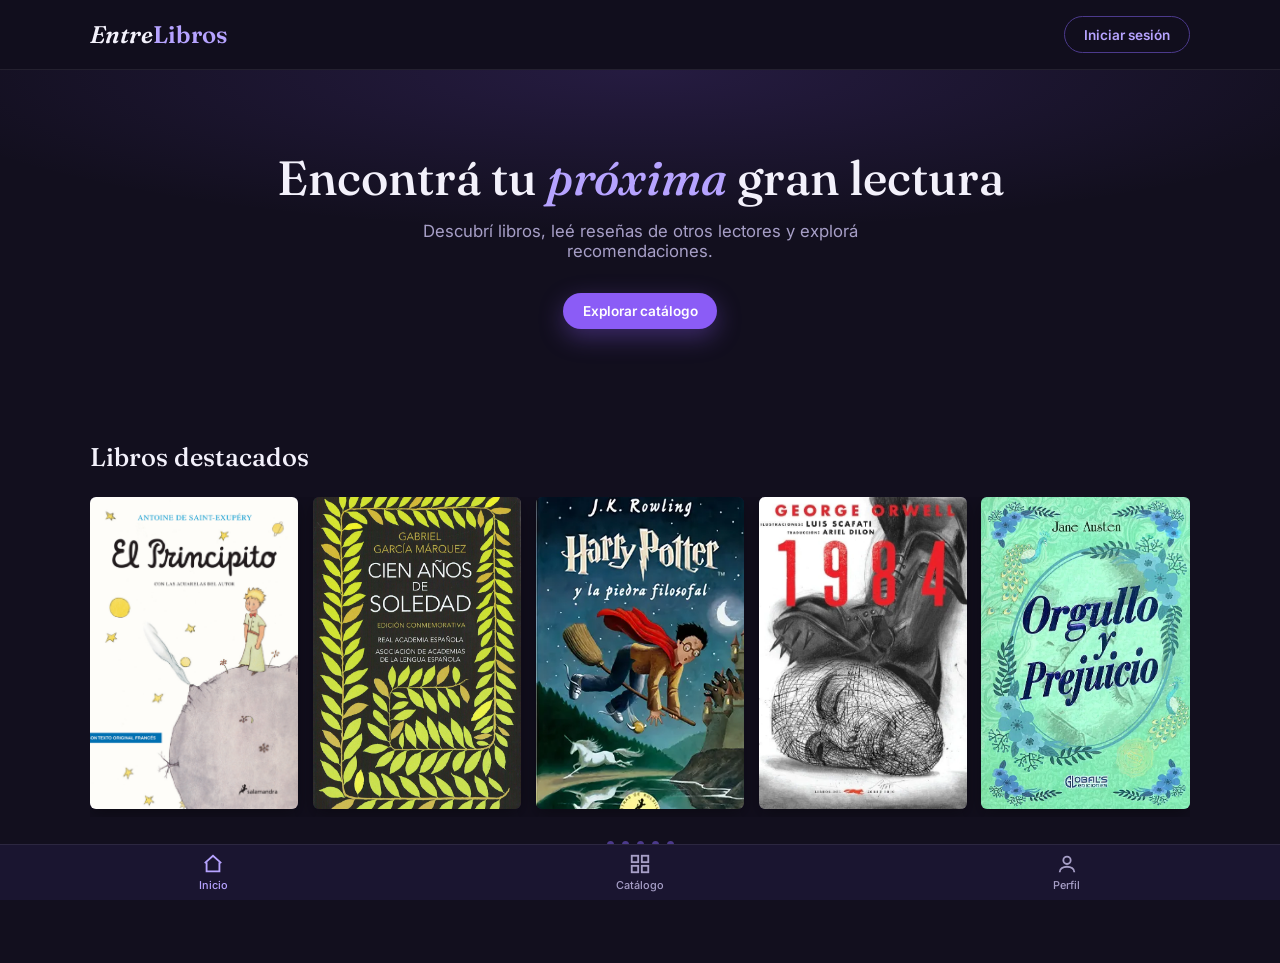
==== commit 317add75: "codigo de libro js y sesion js" ====
--- a/index.html
+++ b/index.html
@@ -11,7 +11,7 @@
 <header class="navbar">
   <div class="navbar__container">
     <a href="index.html" class="navbar__logo">Entre<span>Libros</span></a>
-    <button class="btn btn--outline">Iniciar sesión</button>
+    <button class="btn btn--outline" id="btn-sesion">Iniciar sesión</button>
   </div>
 </header>
 
--- a/style.css
+++ b/style.css
@@ -15,7 +15,7 @@
   --text: #f3f1fb;
   --text-muted: #a79fc7;
 
-  --radius: 10px;
+  --radius: 6px;
   --font-display: 'Fraunces', serif;
   --font-body: 'Inter', sans-serif;
 }
@@ -316,6 +316,7 @@
   margin-bottom: 0.2rem;
   display: -webkit-box;
   -webkit-line-clamp: 2;
+  line-clamp: 2;
   -webkit-box-orient: vertical;
   overflow: hidden;
 }
@@ -569,8 +570,9 @@
     font-size: 0.78rem;
     white-space: nowrap;
   }
-
-  /* ---------- Barra de navegación inferior (tabbar) ---------- */
+}
+
+/* ---------- Barra de navegación inferior (tabbar) ---------- */
 
 .tabbar {
   position: fixed;
@@ -610,5 +612,4 @@
 /* Deja espacio abajo para que la tabbar no tape contenido */
 body {
   padding-bottom: 4.2rem;
-}
 }
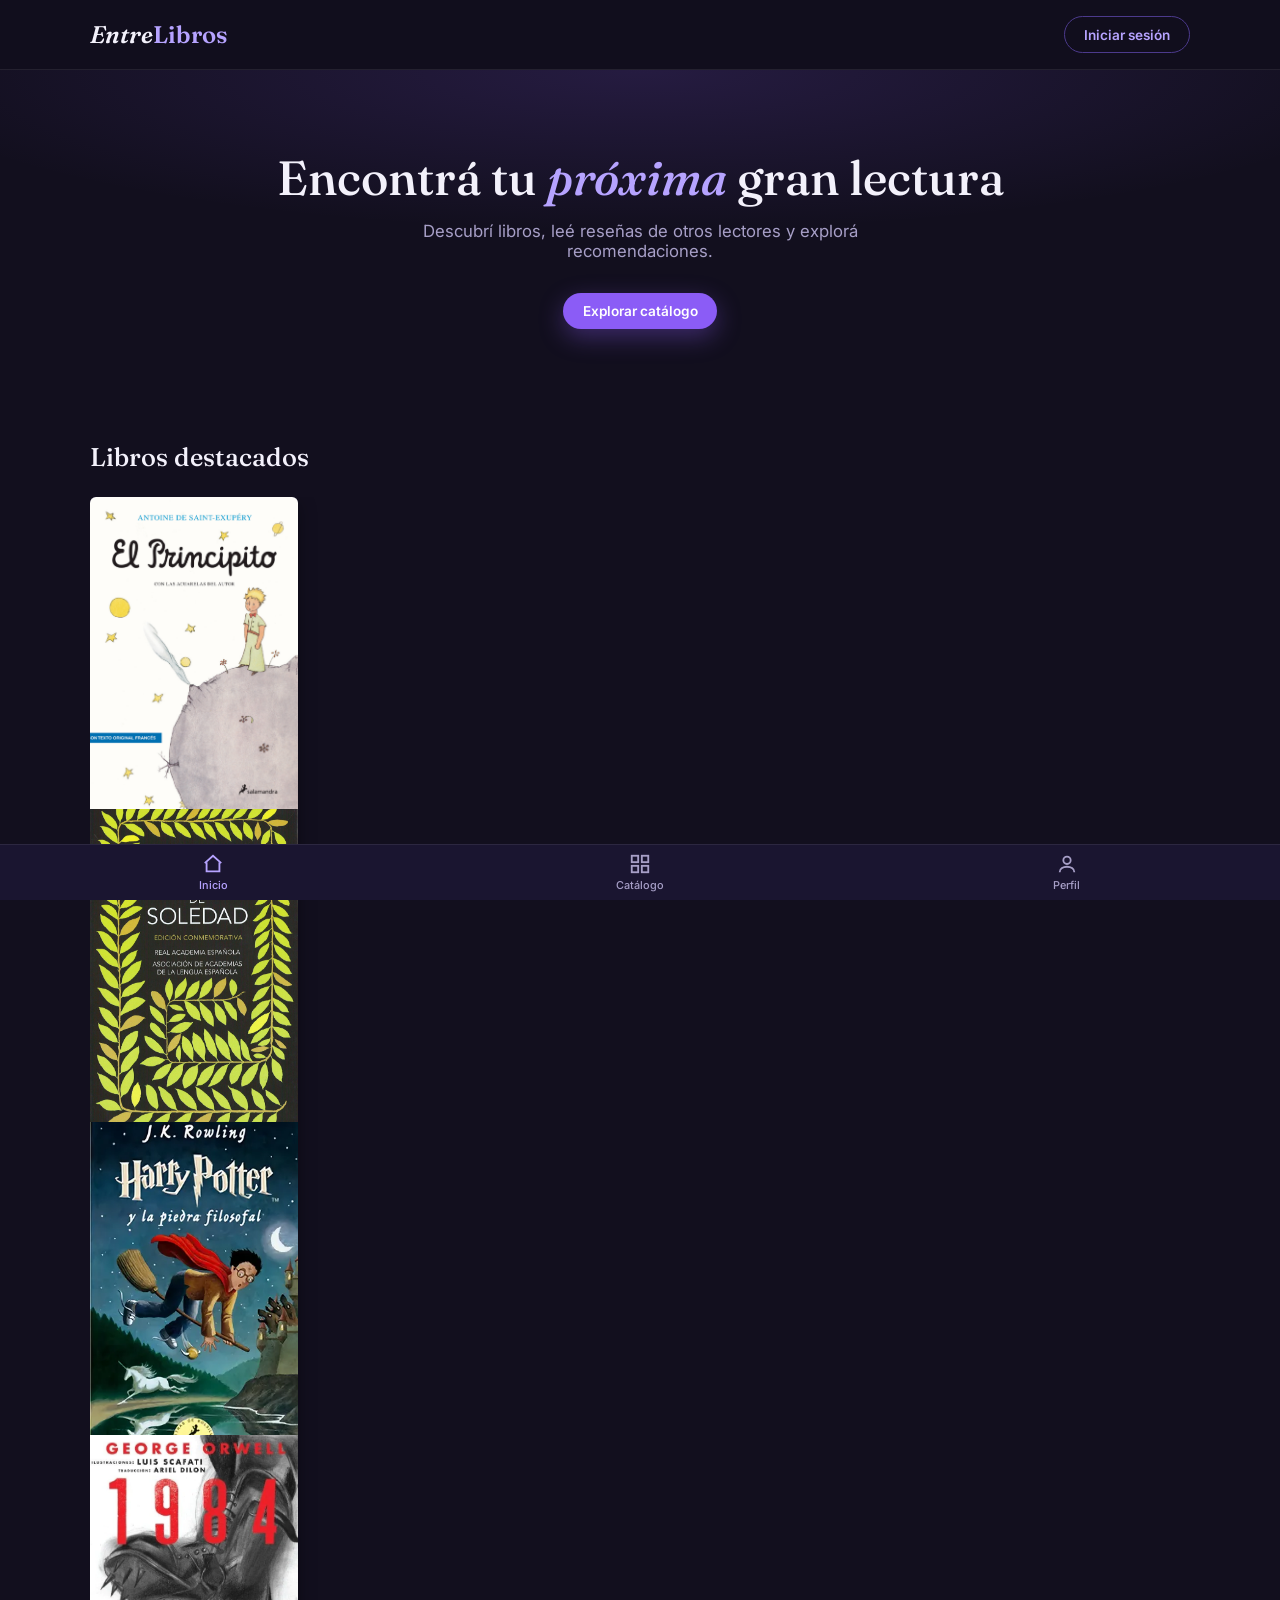
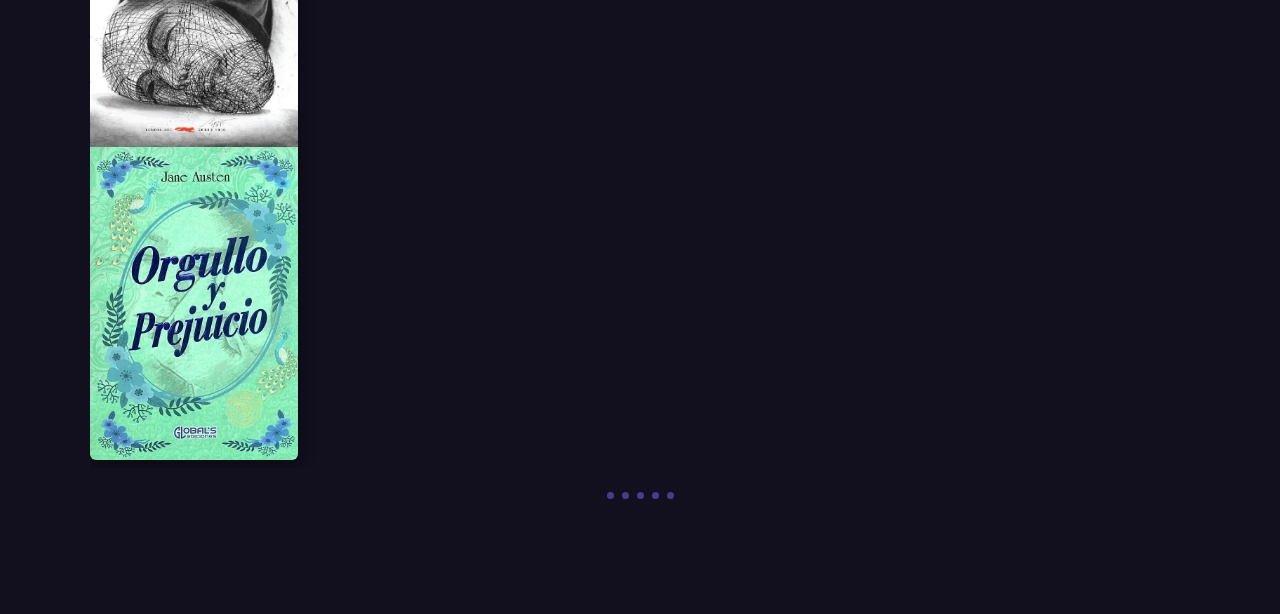
==== commit 6e8fa1e1: "cambio de index.html" ====
--- a/index.html
+++ b/index.html
@@ -27,24 +27,26 @@
     <div class="carrusel">
       <div class="carrusel__track">
         <article class="libro-card">
+          <a class="libro-card" href="libro.html?id=1">
           <img src="img/el principito.png" alt="Portada de El Principito">
-        </article>
+        </a>
 
-        <article class="libro-card">
+        <a class="libro-card" href="libro.html?id=2">
           <img src="img/cienaños.png" alt="Portada de Cien años de soledad">
-        </article>
+        </a>
 
-        <article class="libro-card">
+        <a class="libro-card" href="libro.html?id=3">
           <img src="img/harrypotter.png" alt="Portada de Harry Potter y la piedra filosofal">
-        </article>
+        </a>
 
-        <article class="libro-card">
+        <a class="libro-card" href="libro.html?id=4">
           <img src="img/1984.png" alt="Portada de 1984">
-        </article>
+        </a>
 
-        <article class="libro-card">
+        <a class="libro-card" href="libro.html?id=5">
           <img src="img/orgulloyprejuicio.png" alt="Portada de Orgullo y prejuicio">
-        </article>
+        </a>
+      </article>
       </div>
     </div>
 
@@ -70,5 +72,6 @@
     <span>Perfil</span>
   </a>
 </nav>
+<script src="sesion.js"></script>
 </body>
 </html>
--- a/style.css
+++ b/style.css
@@ -612,4 +612,641 @@
 /* Deja espacio abajo para que la tabbar no tape contenido */
 body {
   padding-bottom: 4.2rem;
+}
+
+/* ---------- Distribución de calificaciones ---------- */
+
+.distribucion {
+  display: flex;
+  align-items: flex-end;
+  gap: 4px;
+  height: 70px;
+  margin-top: 0.8rem;
+  border-bottom: 1px solid var(--border);
+  padding-bottom: 4px;
+}
+
+.distribucion__barra-wrap {
+  flex: 1;
+  display: flex;
+  align-items: flex-end;
+  height: 100%;
+}
+
+.distribucion__barra {
+  width: 100%;
+  background: var(--violet);
+  border-radius: 2px 2px 0 0;
+  min-height: 2px;
+  transition: background 0.15s ease;
+}
+
+.distribucion__barra-wrap:hover .distribucion__barra {
+  background: var(--violet-soft);
+}
+
+.distribucion__etiquetas {
+  display: flex;
+  gap: 4px;
+  margin-bottom: 1.8rem;
+}
+
+.distribucion__etiquetas span {
+  flex: 1;
+  text-align: center;
+  font-size: 0.62rem;
+  color: var(--text-muted);
+}
+
+/* ---------- Selector de estrellas clickeable (0.5 a 5) ---------- */
+
+.rating-picker {
+  position: relative;
+  display: inline-block;
+  font-size: 1.9rem;
+  line-height: 1;
+  letter-spacing: 0.12rem;
+  user-select: none;
+  margin-bottom: 0.9rem;
+}
+
+.rating-picker__vacias {
+  color: var(--violet-dim);
+  white-space: nowrap;
+}
+
+.rating-picker__llenas {
+  position: absolute;
+  inset: 0;
+  overflow: hidden;
+  width: 0%;
+  color: var(--gold);
+  pointer-events: none;
+  white-space: nowrap;
+}
+
+.rating-picker__click-zonas {
+  position: absolute;
+  inset: 0;
+  display: flex;
+}
+
+.rating-picker__zona {
+  flex: 1;
+  background: none;
+  border: none;
+  padding: 0;
+  cursor: pointer;
+}
+
+.form-resena__usuario {
+  font-size: 0.85rem;
+  color: var(--text-muted);
+  margin-bottom: 0.8rem;
+}
+
+
+
+.perfil-seccion {
+  padding: 16px;
+  max-width: 900px;
+  margin: 0 auto;
+}
+
+.perfil-favoritos {
+  display: grid;
+  grid-template-columns: repeat(4, 1fr);
+  gap: 12px;
+}
+
+.libro-fav {
+  display: flex;
+  flex-direction: column;
+  gap: 6px;
+  font-size: 0.85rem;
+  text-align: center;
+}
+
+.libro-fav-portada {
+  aspect-ratio: 2 / 3;
+  background: #6d28d9;
+  border-radius: 6px;
+}
+
+.resena-item {
+  padding: 12px 0;
+  border-bottom: 1px solid rgba(255, 255, 255, 0.15);
+}
+
+.resena-puntaje {
+  color: #f5c518;
+}
+
+@media (max-width: 600px) {
+  .perfil-favoritos {
+    grid-template-columns: repeat(2, 1fr);
+  }
+}
+
+body {
+  font-family: 'Inter', sans-serif;
+}
+
+h1, h2, h3 {
+  font-family: 'Playfair Display', serif;
+}
+
+
+
+/* ---------- Perfil ---------- */
+
+.perfil-cabecera {
+  display: flex;
+  flex-direction: column;
+  align-items: center;
+  gap: 0.6rem;
+  padding: 2rem 1rem 1rem;
+}
+
+.perfil-avatar {
+  width: 88px;
+  height: 88px;
+  border-radius: 50%;
+  background: var(--violet-dim);
+  border: 2px solid var(--violet);
+  display: flex;
+  align-items: center;
+  justify-content: center;
+  font-family: var(--font-display);
+  font-size: 2.2rem;
+}
+
+.perfil-tabs {
+  display: flex;
+  justify-content: center;
+  gap: 1.4rem;
+  border-bottom: 1px solid var(--border);
+  margin-top: 1rem;
+  overflow-x: auto;
+}
+
+.perfil-tab {
+  padding: 0.8rem 0.2rem;
+  text-decoration: none;
+  color: var(--text-muted);
+  font-size: 0.9rem;
+  text-transform: uppercase;
+  letter-spacing: 0.06em;
+  border-bottom: 2px solid transparent;
+  white-space: nowrap;
+}
+
+.perfil-tab.is-active {
+  color: var(--text);
+  border-bottom-color: var(--violet);
+}
+
+.perfil-panel { display: none; }
+.perfil-panel.is-active { display: block; }
+
+.perfil-seccion h2 {
+  display: flex;
+  justify-content: space-between;
+  align-items: baseline;
+  font-size: 0.85rem;
+  text-transform: uppercase;
+  letter-spacing: 0.08em;
+  color: var(--text-muted);
+  border-bottom: 1px solid var(--border);
+  padding-bottom: 0.4rem;
+  margin-bottom: 0.8rem;
+}
+
+.perfil-seccion h2 span {
+  font-size: 0.75rem;
+  letter-spacing: 0;
+  text-transform: none;
+}
+
+.perfil-vacio {
+  color: var(--text-muted);
+  font-size: 0.9rem;
+  padding: 0.5rem 0;
+}
+
+/* --- Pósters--- */
+
+.fila-portadas {
+  display: grid;
+  grid-template-columns: repeat(4, 1fr);
+  gap: 8px;
+  max-width: 560px;
+}
+
+.grid-portadas {
+  display: grid;
+  grid-template-columns: repeat(4, 1fr);
+  gap: 8px;
+}
+
+.fila-portadas .perfil-vacio,
+.grid-portadas .perfil-vacio,
+.catalogo-grid .perfil-vacio {
+  grid-column: 1 / -1;
+}
+
+.poster {
+  display: flex;
+  flex-direction: column;
+  gap: 4px;
+  min-width: 0;
+  text-decoration: none;
+  color: var(--text);
+}
+
+.poster img {
+  display: block;
+  width: 100%;
+  aspect-ratio: 2 / 3;
+  object-fit: cover;
+  border-radius: 4px;
+  border: 1px solid var(--border);
+  background: var(--surface);
+}
+
+.poster__pie {
+  font-size: 0.65rem;
+  color: var(--violet-soft);
+  white-space: nowrap;
+  overflow: hidden;
+}
+
+.poster__resena {
+  font-style: normal;
+  color: var(--text-muted);
+}
+
+@media (min-width: 700px) {
+  .grid-portadas { grid-template-columns: repeat(6, 1fr); }
+}
+
+/* --- Calificaciones --- */
+
+.ratings {
+  display: flex;
+  align-items: flex-end;
+  gap: 1rem;
+}
+
+.ratings__grafico {
+  flex: 1;
+  min-width: 0;
+}
+
+.ratings__barras {
+  display: flex;
+  align-items: flex-end;
+  gap: 3px;
+  height: 70px;
+  border-bottom: 1px solid var(--border);
+}
+
+.ratings__col {
+  flex: 1;
+  height: 100%;
+  display: flex;
+  align-items: flex-end;
+}
+
+.ratings__barra {
+  width: 100%;
+  background: var(--violet);
+  border-radius: 2px 2px 0 0;
+}
+
+.ratings__barra.is-cero { background: var(--border); }
+
+.ratings__ejes {
+  display: flex;
+  justify-content: space-between;
+  margin-top: 4px;
+  font-size: 0.7rem;
+  color: var(--text-muted);
+}
+
+.ratings__promedio {
+  display: flex;
+  flex-direction: column;
+  align-items: center;
+  min-width: 64px;
+}
+
+.ratings__promedio strong {
+  font-family: var(--font-display);
+  font-size: 2rem;
+  line-height: 1;
+}
+
+.ratings__promedio span {
+  margin-top: 4px;
+  font-size: 0.7rem;
+  color: var(--violet-soft);
+}
+
+/* --- Estadísticas --- */
+
+.stats-lista { display: flex; flex-direction: column; }
+
+.stats-fila {
+  display: flex;
+  justify-content: space-between;
+  align-items: center;
+  width: 100%;
+  padding: 0.9rem 0;
+  background: none;
+  border: none;
+  border-bottom: 1px solid var(--border);
+  color: var(--text);
+  font-family: var(--font-body);
+  font-size: 0.95rem;
+  text-align: left;
+  cursor: pointer;
+}
+
+.stats-fila:hover { color: var(--violet-soft); }
+.stats-fila span:last-child { color: var(--text-muted); }
+.stats-fila strong { margin-right: 0.4rem; color: var(--text); }
+
+.vista-volver {
+  background: none;
+  border: none;
+  padding: 0 0 0.8rem;
+  color: var(--violet-soft);
+  font-family: var(--font-body);
+  font-size: 0.9rem;
+  cursor: pointer;
+}
+
+/* --- Filas de reseñas y diario --- */
+
+.diario-mes {
+  margin: 1rem 0 0.2rem;
+  font-size: 0.75rem;
+  text-transform: uppercase;
+  letter-spacing: 0.08em;
+  color: var(--text-muted);
+}
+
+.fila-resena {
+  display: flex;
+  gap: 12px;
+  align-items: flex-start;
+  padding: 12px 0;
+  border-bottom: 1px solid var(--border);
+}
+
+.fila-resena__portada {
+  width: 52px;
+  aspect-ratio: 2 / 3;
+  object-fit: cover;
+  border-radius: 4px;
+  flex-shrink: 0;
+}
+
+.fila-resena h3 { margin-bottom: 2px; font-size: 1rem; }
+.fila-resena h3 a { color: var(--text); text-decoration: none; }
+.fila-resena p { margin-top: 4px; font-size: 0.9rem; }
+
+.fila-resena__estrellas { color: var(--violet-soft); }
+.fila-resena__estrellas small { margin-left: 0.4rem; color: var(--text-muted); }
+
+/* --- Buscador --- */
+
+.buscador {
+  position: relative;
+  margin: 1rem 0;
+}
+
+.buscador::before {
+  content: "⌕";
+  position: absolute;
+  left: 1rem;
+  top: 50%;
+  transform: translateY(-50%);
+  color: var(--text-muted);
+  font-size: 1.1rem;
+  pointer-events: none;
+}
+
+.buscador input {
+  width: 100%;
+  padding: 0.8rem 1rem 0.8rem 2.6rem;
+  background: var(--bg-elevated);
+  color: var(--text);
+  border: 1px solid var(--border);
+  border-radius: 999px;
+  font-family: var(--font-body);
+  font-size: 0.95rem;
+}
+
+.buscador input:focus {
+  outline: none;
+  border-color: var(--violet);
+  box-shadow: 0 0 0 3px rgba(139, 92, 246, 0.25);
+}
+
+/* --- Editar perfil --- */
+
+.dialogo-perfil {
+  margin: auto;
+  background: var(--bg-elevated);
+  color: var(--text);
+  border: 1px solid var(--border);
+  border-radius: var(--radius);
+  padding: 1.4rem;
+  width: min(92vw, 420px);
+}
+
+.dialogo-perfil::backdrop { background: rgba(0, 0, 0, 0.6); }
+.dialogo-ayuda { margin: 0.4rem 0 1rem; font-size: 0.85rem; color: var(--text-muted); }
+
+.slot {
+  position: relative;
+  display: flex;
+  align-items: center;
+  justify-content: center;
+  aspect-ratio: 2 / 3;
+  padding: 0;
+  overflow: hidden;
+  background: var(--surface);
+  border: 1px solid var(--border);
+  border-radius: 4px;
+  color: var(--text-muted);
+  font-size: 1.6rem;
+  cursor: pointer;
+}
+
+.slot--vacio { border-style: dashed; }
+
+.slot.is-activo {
+  border-color: var(--violet);
+  box-shadow: 0 0 0 2px rgba(139, 92, 246, 0.35);
+}
+
+.slot img {
+  display: block;
+  width: 100%;
+  height: 100%;
+  object-fit: cover;
+}
+
+.slot__quitar {
+  position: absolute;
+  top: 2px;
+  right: 2px;
+  width: 22px;
+  height: 22px;
+  border: none;
+  border-radius: 50%;
+  background: rgba(0, 0, 0, 0.7);
+  color: #fff;
+  line-height: 1;
+  cursor: pointer;
+}
+
+.resultados { display: flex; flex-direction: column; }
+
+.resultado {
+  display: flex;
+  align-items: center;
+  gap: 10px;
+  padding: 0.5rem 0;
+  background: none;
+  border: none;
+  border-bottom: 1px solid var(--border);
+  color: var(--text);
+  font-family: var(--font-body);
+  text-align: left;
+  cursor: pointer;
+}
+
+.resultado:hover { background: rgba(139, 92, 246, 0.1); }
+
+.resultado img {
+  width: 34px;
+  aspect-ratio: 2 / 3;
+  object-fit: cover;
+  border-radius: 3px;
+}
+
+.resultado small { display: block; color: var(--text-muted); }
+
+.dialogo-acciones {
+  display: flex;
+  justify-content: flex-end;
+  gap: 0.6rem;
+  margin-top: 1rem;
+}
+
+/* --- Botones Me gusta --- */
+
+.ficha-hero__acciones {
+  display: flex;
+  flex-wrap: wrap;
+  gap: 0.6rem;
+  margin-top: 0.8rem;
+}
+
+.btn-accion {
+  padding: 0.5rem 1rem;
+  background: none;
+  border: 1px solid var(--violet-dim);
+  border-radius: 999px;
+  color: var(--violet-soft);
+  font-family: var(--font-body);
+  font-size: 0.85rem;
+  font-weight: 600;
+  cursor: pointer;
+}
+
+.btn-accion.is-activo {
+  background: var(--violet);
+  border-color: var(--violet);
+  color: #fff;
+}
+
+/* ---------- Login / Registro ---------- */
+
+.auth {
+  max-width: 400px;
+  margin: 3rem auto;
+  padding: 2rem 1.5rem;
+  background: var(--surface);
+  border: 1px solid var(--border);
+  border-radius: 12px;
+  box-shadow: 0 16px 40px rgba(0, 0, 0, 0.35);
+}
+
+.auth h1 {
+  font-size: 1.8rem;
+  text-align: center;
+  margin-bottom: 1.5rem;
+}
+
+.form-auth {
+  display: flex;
+  flex-direction: column;
+  gap: 0.9rem;
+}
+
+.form-auth input {
+  width: 100%;
+  padding: 0.8rem 1rem;
+  background: var(--bg-elevated);
+  color: var(--text);
+  border: 1px solid var(--border);
+  border-radius: var(--radius);
+  font-family: var(--font-body);
+  font-size: 0.95rem;
+  transition: border-color 0.2s ease, box-shadow 0.2s ease;
+}
+
+.form-auth input::placeholder {
+  color: var(--text-muted);
+}
+
+.form-auth input:focus {
+  outline: none;
+  border-color: var(--violet);
+  box-shadow: 0 0 0 3px rgba(139, 92, 246, 0.25);
+}
+
+.form-auth .btn {
+  width: 100%;
+  margin-top: 0.4rem;
+  padding: 0.8rem;
+  font-size: 0.95rem;
+}
+
+.auth__alt {
+  text-align: center;
+  margin-top: 1.4rem;
+  font-size: 0.9rem;
+  color: var(--text-muted);
+}
+
+.auth__alt a {
+  color: var(--violet-soft);
+  font-weight: 600;
+  text-decoration: none;
+}
+
+.auth__alt a:hover {
+  text-decoration: underline;
+}
+
+@media (max-width: 600px) {
+  .auth {
+    margin: 1.5rem 1rem;
+  }
 }
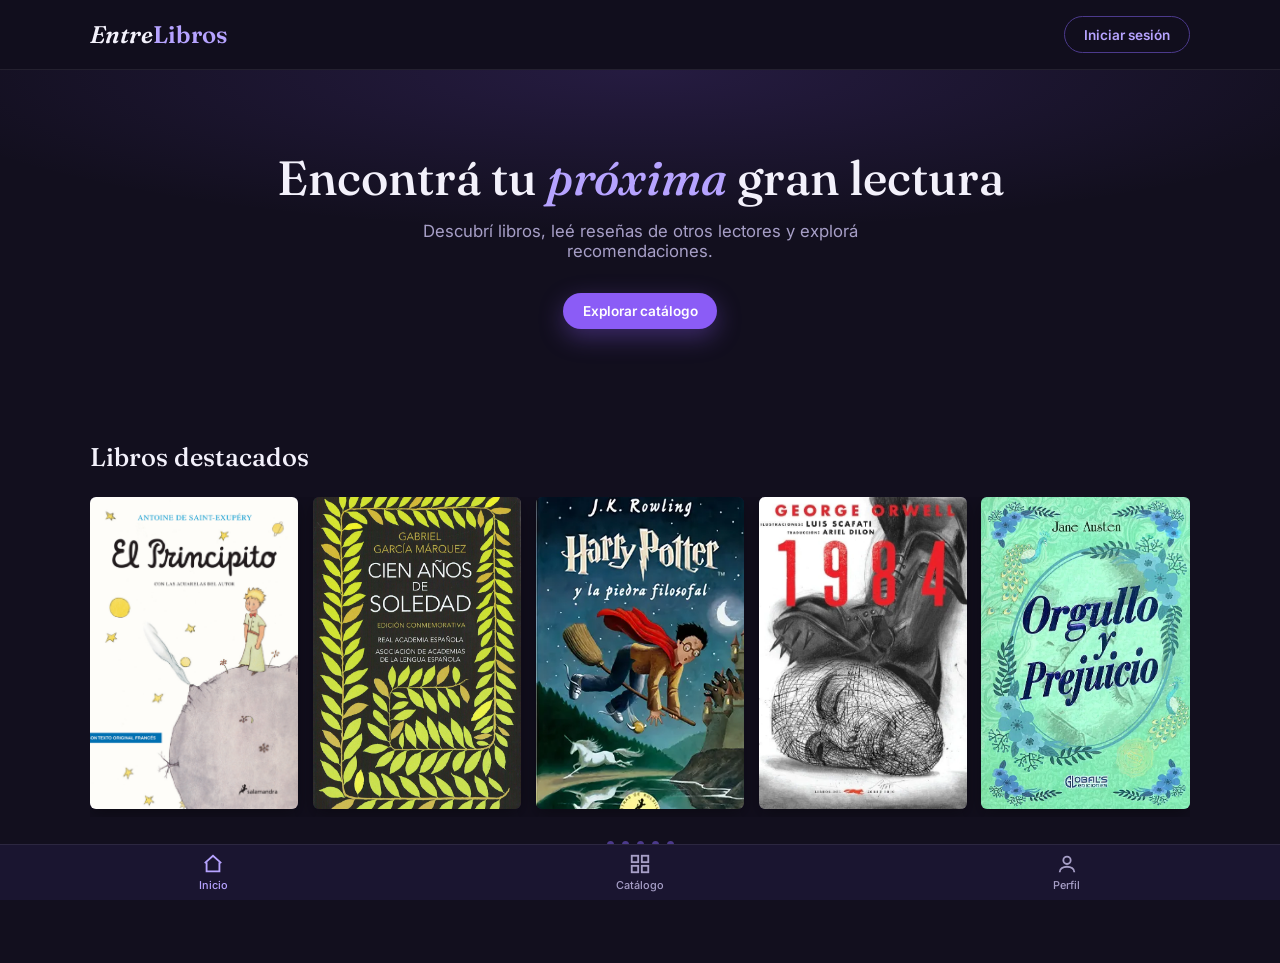
==== commit 2c3dd6da: "Carrusel de libros destacados" ====
--- a/index.html
+++ b/index.html
@@ -26,7 +26,6 @@
 
     <div class="carrusel">
       <div class="carrusel__track">
-        <article class="libro-card">
           <a class="libro-card" href="libro.html?id=1">
           <img src="img/el principito.png" alt="Portada de El Principito">
         </a>
@@ -46,7 +45,6 @@
         <a class="libro-card" href="libro.html?id=5">
           <img src="img/orgulloyprejuicio.png" alt="Portada de Orgullo y prejuicio">
         </a>
-      </article>
       </div>
     </div>
 
--- a/style.css
+++ b/style.css
@@ -1249,4 +1249,317 @@
   .auth {
     margin: 1.5rem 1rem;
   }
-}+}
+
+
+
+
+/* ---------- Reseñas, registro de lectura y página de reseña ---------- */
+
+a.libro-card { display: block; }
+
+.ficha-cuerpo--simple {
+  grid-template-columns: 1fr;
+  max-width: 760px;
+}
+
+.avatar {
+  flex-shrink: 0;
+  width: 36px;
+  height: 36px;
+  display: inline-flex;
+  align-items: center;
+  justify-content: center;
+  border-radius: 50%;
+  background: var(--violet-dim);
+  border: 1px solid var(--violet);
+  font-weight: 600;
+  font-size: 0.95rem;
+  color: var(--text);
+}
+
+/* --- Promedio al lado del histograma --- */
+
+.ratings--ficha { align-items: center; }
+.ratings--ficha .distribucion__etiquetas { margin-bottom: 0; }
+
+.ratings__promedio small {
+  margin-top: 2px;
+  font-size: 0.68rem;
+  color: var(--text-muted);
+  text-align: center;
+}
+
+/* --- Lista de reseñas en la ficha --- */
+
+.resenas__lista { display: flex; flex-direction: column; gap: 0.8rem; }
+
+.resena-card {
+  display: block;
+  padding: 1rem 1.1rem;
+  background: var(--surface);
+  border: 1px solid var(--border);
+  border-radius: 10px;
+  color: var(--text);
+  text-decoration: none;
+  transition: border-color 0.2s ease;
+}
+
+.resena-card:hover { border-color: var(--violet); }
+
+.resena-card__cabecera {
+  display: flex;
+  align-items: center;
+  gap: 0.7rem;
+  margin-bottom: 0.7rem;
+}
+
+.resena-card__quien {
+  display: flex;
+  flex-direction: column;
+  min-width: 0;
+  flex: 1;
+}
+
+.resena-card__estrellas { font-size: 0.85rem; color: var(--gold); }
+.resena-card__fecha { font-size: 0.75rem; color: var(--text-muted); white-space: nowrap; }
+
+.resena-card__texto {
+  display: -webkit-box;
+  -webkit-line-clamp: 4;
+  line-clamp: 4;
+  -webkit-box-orient: vertical;
+  overflow: hidden;
+  white-space: pre-line;
+  font-size: 0.95rem;
+  line-height: 1.6;
+}
+
+.resena-card__pie {
+  display: block;
+  margin-top: 0.6rem;
+  font-size: 0.8rem;
+  color: var(--text-muted);
+}
+
+.resenas__vacio { color: var(--text-muted); font-size: 0.95rem; }
+
+/* --- Panel grande "Reseñar o registrar" --- */
+
+.ficha-hero__acciones { margin-bottom: 0.4rem; }
+
+.btn-accion--primario {
+  background: var(--violet);
+  border-color: var(--violet);
+  color: #fff;
+}
+
+.panel-log {
+  margin: auto;
+  padding: 0;
+  width: min(94vw, 640px);
+  max-height: 92vh;
+  overflow-y: auto;
+  background: var(--bg-elevated);
+  color: var(--text);
+  border: 1px solid var(--border);
+  border-radius: 14px;
+}
+
+.panel-log::backdrop { background: rgba(0, 0, 0, 0.7); }
+
+.panel-log form {
+  display: flex;
+  flex-direction: column;
+  gap: 1.2rem;
+  padding: 1.4rem;
+}
+
+.panel-log__cabecera {
+  display: flex;
+  align-items: flex-start;
+  gap: 0.9rem;
+}
+
+.panel-log__cabecera h2 { font-size: 1.2rem; margin-bottom: 0.2rem; }
+.panel-log__cabecera p { font-size: 0.85rem; color: var(--text-muted); }
+.panel-log__usuario { margin-top: 0.3rem; }
+
+.panel-log__portada {
+  width: 56px;
+  aspect-ratio: 2 / 3;
+  object-fit: cover;
+  border-radius: 4px;
+  flex-shrink: 0;
+}
+
+.panel-log__cerrar {
+  margin-left: auto;
+  background: none;
+  border: none;
+  color: var(--text-muted);
+  font-size: 1.8rem;
+  line-height: 1;
+  cursor: pointer;
+}
+
+.panel-log__fechas {
+  display: grid;
+  grid-template-columns: 1fr 1fr;
+  gap: 0.8rem;
+}
+
+.panel-log__fechas label {
+  display: flex;
+  flex-direction: column;
+  gap: 0.35rem;
+  font-size: 0.8rem;
+  color: var(--text-muted);
+}
+
+.panel-log__fechas input {
+  padding: 0.6rem;
+  background: var(--surface);
+  color: var(--text);
+  border: 1px solid var(--border);
+  border-radius: var(--radius);
+  font-family: var(--font-body);
+  color-scheme: dark;
+}
+
+.panel-log__rating {
+  display: flex;
+  align-items: center;
+  gap: 1rem;
+  font-size: 0.85rem;
+  color: var(--text-muted);
+}
+
+.panel-log__rating .rating-picker { margin-bottom: 0; }
+
+.panel-log__texto {
+  width: 100%;
+  min-height: 220px;
+  padding: 0.9rem;
+  background: var(--surface);
+  color: var(--text);
+  border: 1px solid var(--border);
+  border-radius: var(--radius);
+  font-family: var(--font-body);
+  font-size: 0.95rem;
+  line-height: 1.6;
+  resize: vertical;
+}
+
+.panel-log__texto:focus,
+.panel-log__fechas input:focus {
+  outline: none;
+  border-color: var(--violet);
+}
+
+.panel-log__acciones {
+  display: flex;
+  justify-content: flex-end;
+  gap: 0.6rem;
+}
+
+@media (max-width: 640px) {
+  .panel-log {
+    width: 100vw;
+    max-width: 100vw;
+    height: 100dvh;
+    max-height: 100dvh;
+    border: none;
+    border-radius: 0;
+  }
+  .panel-log__texto { min-height: 40vh; }
+}
+
+/* --- Página de una reseña --- */
+
+.resena-pagina {
+  max-width: 680px;
+  margin: 0 auto;
+  padding: 1.2rem 1.2rem 5rem;
+}
+
+.resena-pagina__volver {
+  display: inline-block;
+  margin-bottom: 1.2rem;
+  color: var(--violet-soft);
+  text-decoration: none;
+  font-size: 0.9rem;
+}
+
+.resena-completa__cabecera {
+  display: flex;
+  gap: 1rem;
+  align-items: flex-start;
+  margin-bottom: 1.4rem;
+}
+
+.resena-completa__portada {
+  width: 92px;
+  aspect-ratio: 2 / 3;
+  object-fit: cover;
+  border-radius: 6px;
+  border: 1px solid var(--border);
+}
+
+.resena-completa__autor {
+  display: flex;
+  align-items: center;
+  gap: 0.5rem;
+  margin-bottom: 0.5rem;
+  font-size: 0.85rem;
+  color: var(--text-muted);
+}
+
+.resena-completa__cabecera h1 { font-size: 1.4rem; line-height: 1.2; margin-bottom: 0.3rem; }
+.resena-completa__cabecera h1 a { color: var(--text); text-decoration: none; }
+.resena-completa__cabecera h1 small { font-size: 0.9rem; font-weight: 400; color: var(--text-muted); }
+
+.resena-completa__estrellas { color: var(--gold); font-size: 1.1rem; }
+.resena-completa__fecha { margin-top: 0.2rem; font-size: 0.8rem; color: var(--text-muted); }
+
+.resena-completa__texto {
+  white-space: pre-wrap;
+  font-size: 1rem;
+  line-height: 1.8;
+  margin-bottom: 1.6rem;
+}
+
+.resena-completa__acciones {
+  display: flex;
+  align-items: center;
+  gap: 0.9rem;
+  padding-top: 1rem;
+  border-top: 1px solid var(--border);
+}
+
+.resena-completa__likes { font-size: 0.85rem; color: var(--text-muted); }
+
+/* --- Filas del perfil (diario, reseñas y likes) ahora son enlaces --- */
+
+a.fila-resena { color: var(--text); text-decoration: none; }
+.fila-resena__cuerpo { min-width: 0; }
+.fila-resena h3 small { font-weight: 400; color: var(--text-muted); }
+
+.fila-resena__autor { font-size: 0.8rem; color: var(--text-muted); }
+
+.fila-resena__texto {
+  display: -webkit-box;
+  -webkit-line-clamp: 3;
+  line-clamp: 3;
+  -webkit-box-orient: vertical;
+  overflow: hidden;
+  white-space: pre-line;
+}
+
+.vista-subtitulo {
+  margin: 1rem 0 0.6rem;
+  font-size: 0.75rem;
+  text-transform: uppercase;
+  letter-spacing: 0.08em;
+  color: var(--text-muted);
+}
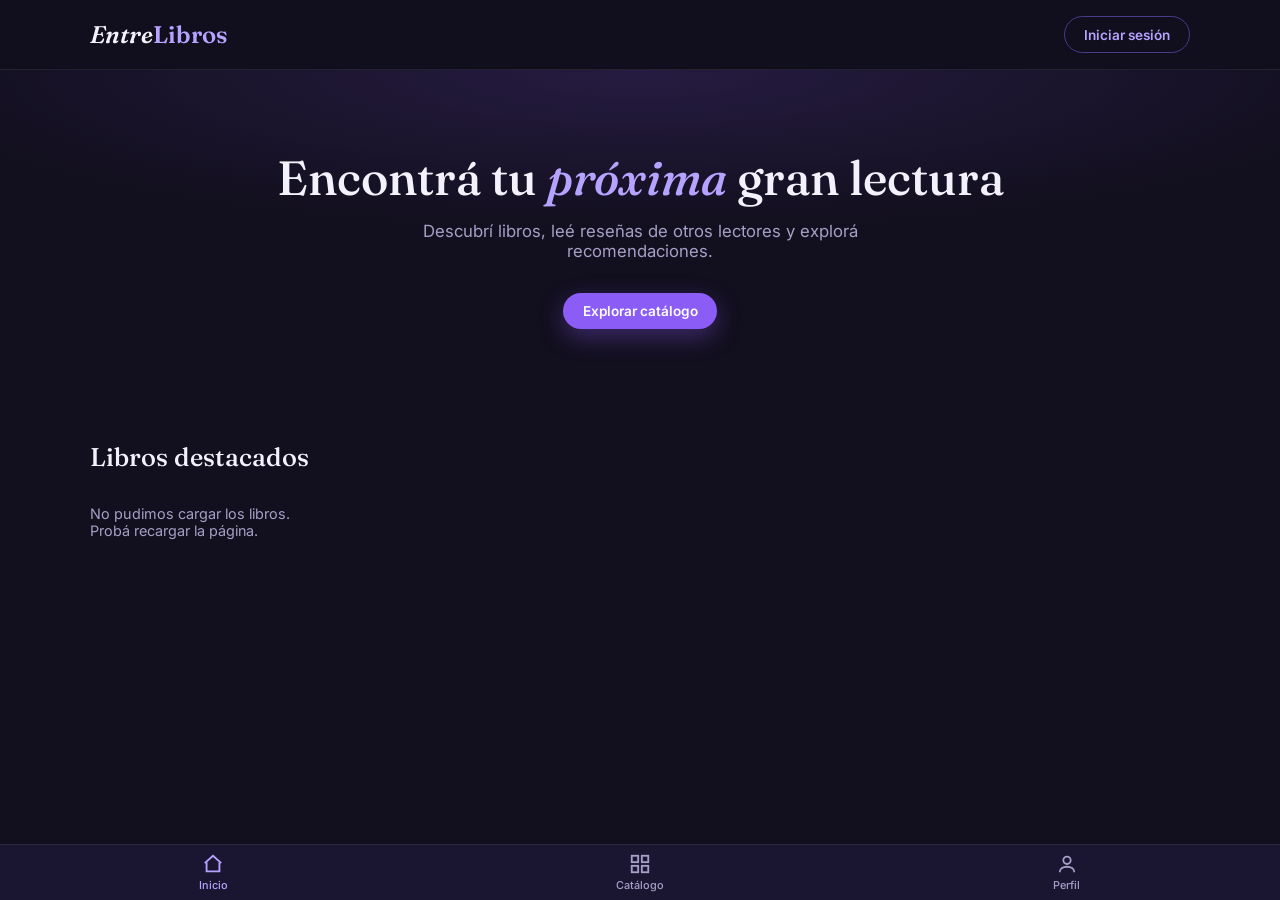
==== commit 46e42274: "estilos para buscar usuario en el catalogo" ====
--- a/index.html
+++ b/index.html
@@ -25,35 +25,11 @@
     <h2 class="carrusel-titulo">Libros destacados</h2>
 
     <div class="carrusel">
-      <div class="carrusel__track">
-          <a class="libro-card" href="libro.html?id=1">
-          <img src="img/el principito.png" alt="Portada de El Principito">
-        </a>
-
-        <a class="libro-card" href="libro.html?id=2">
-          <img src="img/cienaños.png" alt="Portada de Cien años de soledad">
-        </a>
-
-        <a class="libro-card" href="libro.html?id=3">
-          <img src="img/harrypotter.png" alt="Portada de Harry Potter y la piedra filosofal">
-        </a>
-
-        <a class="libro-card" href="libro.html?id=4">
-          <img src="img/1984.png" alt="Portada de 1984">
-        </a>
-
-        <a class="libro-card" href="libro.html?id=5">
-          <img src="img/orgulloyprejuicio.png" alt="Portada de Orgullo y prejuicio">
-        </a>
+      <div class="carrusel__track" id="carrusel-track">
       </div>
     </div>
 
-    <div class="carrusel__nav">
-      <a href="#libro1" class="carrusel__dot" aria-label="Ir a El Principito"></a>
-      <a href="#libro2" class="carrusel__dot" aria-label="Ir a Cien años de soledad"></a>
-      <a href="#libro3" class="carrusel__dot" aria-label="Ir a Harry Potter"></a>
-      <a href="#libro4" class="carrusel__dot" aria-label="Ir a 1984"></a>
-      <a href="#libro5" class="carrusel__dot" aria-label="Ir a Orgullo y prejuicio"></a>
+    <div class="carrusel__nav" id="carrusel-nav">
     </div>
   </section>
 <nav class="tabbar">
@@ -70,6 +46,38 @@
     <span>Perfil</span>
   </a>
 </nav>
+<script src="libros.js"></script>
+<script src="resenas.js"></script>
 <script src="sesion.js"></script>
+<script>
+  const pista = document.getElementById("carrusel-track");
+  const puntos = document.getElementById("carrusel-nav");
+
+  // Los libros destacados salen de la tabla libros
+  cargarLibros()
+    .then(lista => {
+      const destacados = lista.slice(0, 8);
+
+      pista.innerHTML = destacados.map(l => `
+        <a class="libro-card" id="libro${l.id}" href="libro.html?id=${l.id}">
+          <img src="${escapar(l.portada)}" alt="Portada de ${escapar(l.titulo)}">
+        </a>`).join("");
+
+      puntos.innerHTML = destacados.map(l => `
+        <a href="#" class="carrusel__dot" data-libro="${l.id}" aria-label="Ir a ${escapar(l.titulo)}"></a>`).join("");
+
+      puntos.addEventListener("click", e => {
+        const punto = e.target.closest("[data-libro]");
+        if (!punto) return;
+        e.preventDefault();
+        const tarjeta = document.getElementById(`libro${punto.dataset.libro}`);
+        if (tarjeta) tarjeta.scrollIntoView({ behavior: "smooth", inline: "start", block: "nearest" });
+      });
+    })
+    .catch(error => {
+      console.error(error);
+      pista.innerHTML = `<p class="perfil-vacio">No pudimos cargar los libros. Probá recargar la página.</p>`;
+    });
+</script>
 </body>
-</html>
+</html>
--- a/style.css
+++ b/style.css
@@ -1563,3 +1563,67 @@
   letter-spacing: 0.08em;
   color: var(--text-muted);
 }
+
+
+.btn-modo-usuario {
+  display: inline-flex;
+  align-items: center;
+  gap: 0.45rem;
+  margin: 0 0 1rem;
+  padding: 0.5rem 1rem;
+  background: transparent;
+  color: var(--text-muted);
+  border: 1px solid var(--border);
+  border-radius: 999px;
+  font-family: var(--font-body);
+  font-size: 0.85rem;
+  font-weight: 600;
+  cursor: pointer;
+  transition: background 0.2s ease, color 0.2s ease, border-color 0.2s ease;
+}
+
+.btn-modo-usuario svg { width: 16px; height: 16px; }
+.btn-modo-usuario:hover { border-color: var(--violet); color: var(--text); }
+
+.btn-modo-usuario.is-activo {
+  background: var(--violet-dim);
+  border-color: var(--violet);
+  color: var(--text);
+}
+
+/* Los atributos hidden no ganan contra display:grid/flex, los forzamos */
+.catalogo-grid[hidden],
+.usuarios-lista[hidden] { display: none; }
+
+.usuarios-lista {
+  max-width: 1100px;
+  margin: 0 auto;
+}
+
+.resultado--usuario {
+  padding: 0.7rem 0.4rem;
+  text-decoration: none;
+}
+
+/* --- Nombre de usuario tocable (reseñas) --- */
+
+.usuario-link {
+  color: inherit;
+  text-decoration: none;
+}
+
+a.usuario-link:hover strong,
+.resena-card__nombre:hover {
+  color: var(--violet-soft);
+  text-decoration: underline;
+}
+
+.resena-card { cursor: pointer; }
+
+.resena-card__nombre {
+  font-weight: 700;
+  color: var(--text);
+  text-decoration: none;
+  align-self: flex-start;
+}
+
